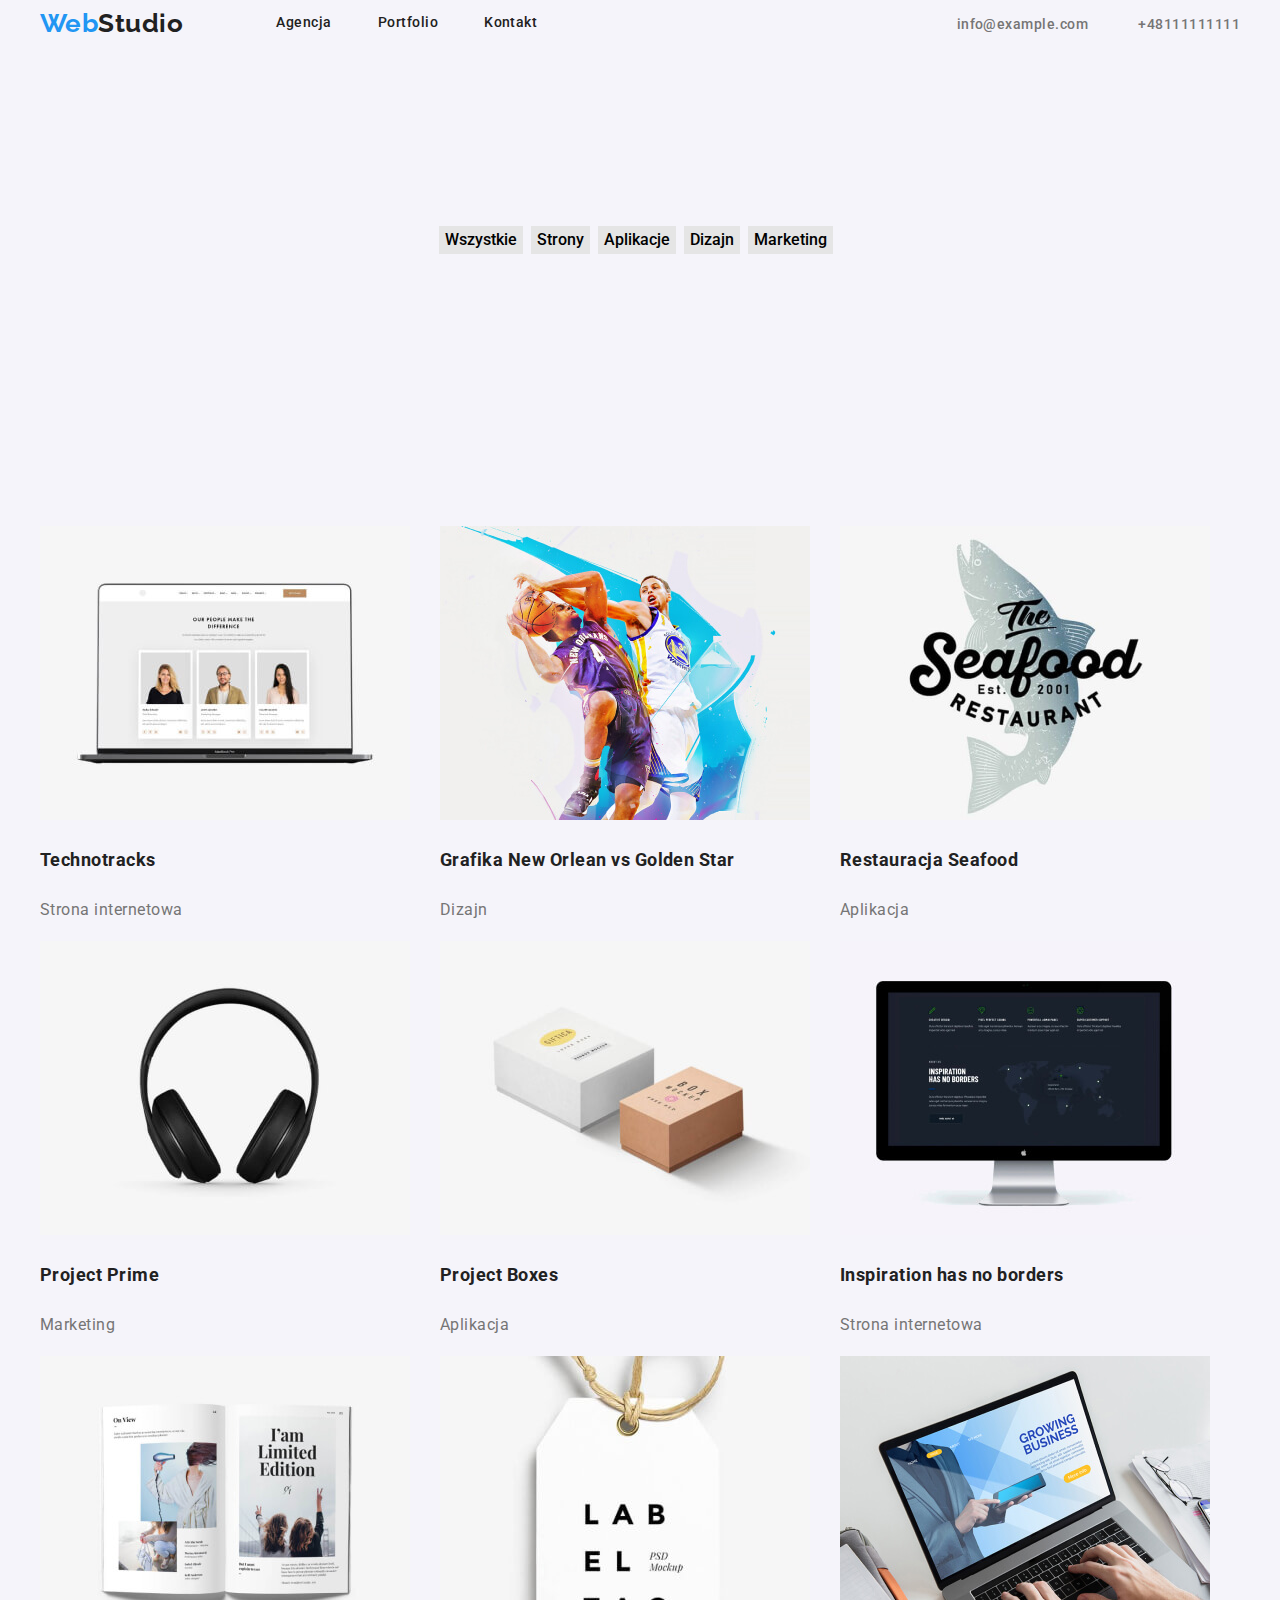
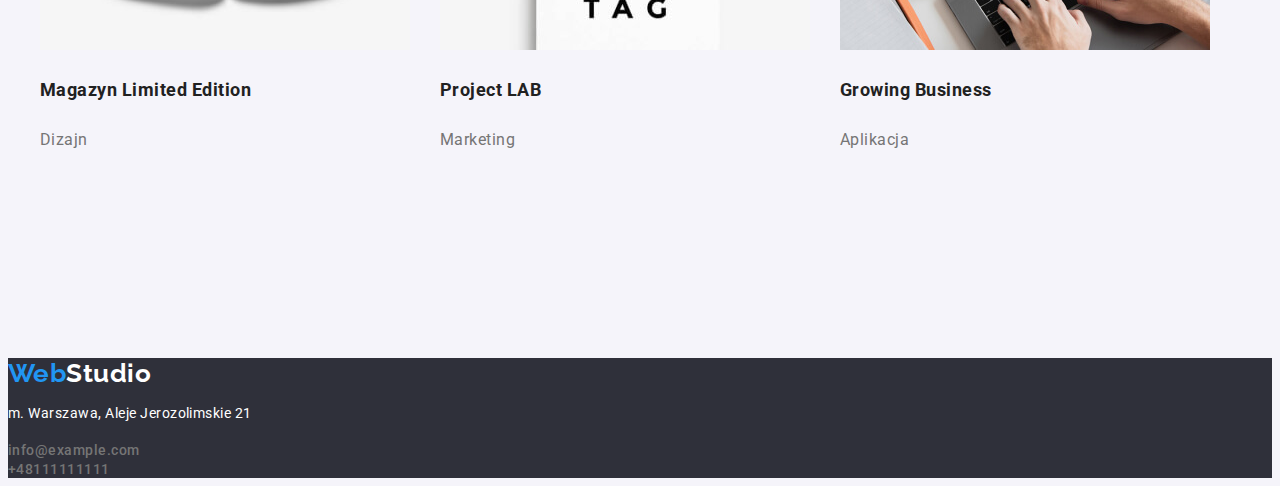
==== portfolio.html @ 93bced8e "finalver1" ====
<!DOCTYPE html>
<html lang="en">
  <head>
    <title>Portfolio</title>
    <link rel="stylesheet" href="./css/styles.css" />
    <link rel="preconnect" href="https://fonts.googleapis.com" />
    <link rel="preconnect" href="https://fonts.gstatic.com" crossorigin />
    <link
      href="https://fonts.googleapis.com/css2?family=Raleway:wght@700&display=swap"
      rel="stylesheet"
    />
    <link rel="preconnect" href="https://fonts.googleapis.com" />
    <link rel="preconnect" href="https://fonts.gstatic.com" crossorigin />
    <link
      href="https://fonts.googleapis.com/css2?family=Roboto:wght@400;500;700;900&display=swap"
      rel="stylesheet"
    />
    <link
      rel="stylesheet"
      href="node_modules/modern-normalize/modern-normalize.css"
    />
  </head>
  <body class="mainelement">
    <header>
      <div class="container headerstyle">
        <nav class="navigationlist">
          <div class="logo-box">
            <a class="logo" href="index.html" class="studioname"
              ><span class="blue">Web</span>Studio</a
            >
          </div>
          <ul class="list topline">
            <li class="headermargin"><a class="infolist hoverblue" href="#">Agencja</a></li>
            <li class="headermargin">
              <a class="infolist hoverblue" href="portfolio.html">Portfolio</a>
            </li>
            <li class="headermargin"><a class="infolist hoverblue" href="#">Kontakt</a></li>
          </ul>
        </nav>
        <!-- <div class="list-box"> -->
          <ul class="list">
            <li class="mailandtellist">
              <a
                class="infolist colorgrey hoverblue"
                href="mailto:info@example.com"
                >info@example.com</a
              >
            </li>
            <li class="mailandtellist">
              <a class="infolist colorgrey hoverblue" href="tel:+48111111111"
                >+48111111111</a
              >
            </li>
          </ul>
        <!-- </div>
      </div> -->
    </header>

    <main>
      <section class="section">
        <div class="container">
      <!-- <div class="allbuttons-portoflio"> -->
        <ul class="list buttons-portfolio" >
          <li class="buttons-margin">
            <button type="button" class="button-portfolio">Wszystkie</button>
          </li>
          <li class="buttons-margin">
            <button type="button" class="button-portfolio">Strony</button>
          </li>
          <li class="buttons-margin">
            <button type="button" class="button-portfolio">Aplikacje</button>
          </li>
          <li class="buttons-margin">
            <button type="button" class="button-portfolio">Dizajn</button>
          </li>
          <li class="buttons-margin">
            <button type="button" class="button-portfolio">Marketing</button>
          </li>
        </ul>
      </div>
      </div>
    </section>
    <section class="section">
      <div class="container">
      <!-- <div class="allimagesproject"> -->
        <ul class="list images-project" >
          <li class="images-margin">
            <img
              src="images/technocracks.jpg"
              alt="webpage"
              width="370"
              height="294"
            />
            <p class="imagesdescription">Technotracks</p>
            <p class="signdescription">Strona internetowa</p>
          </li>
          <li class="images-margin">
            <img
              src="images/neworleansvs.jpg"
              alt="basketballmatch"
              width="370"
              height="294"
            />
            <p class="imagesdescription">Grafika New Orlean vs Golden Star</p>
            <p class="signdescription">Dizajn</p>
          </li >
          <li class="thirdimages-margin">
            <img
              src="images/seafoodrest.jpg"
              alt="seafoodlogotype"
              width="370"
              height="294"
            />
            <p class="imagesdescription">Restauracja Seafood</p>
            <p class="signdescription">Aplikacja</p>
          </li>
          <li class="images-margin">
            <img
              src="images/projectprime.jpg"
              alt="headphonespicture"
              width="370"
              height="294"
            />
            <p class="imagesdescription">Project Prime</p>
            <p class="signdescription">Marketing</p>
          </li>
          <li class="images-margin">
            <img
              src="images/projectboxes.jpg"
              alt="twodiffboxes"
              width="370"
              height="294"
            />
            <p class="imagesdescription">Project Boxes</p>
            <p class="signdescription">Aplikacja</p>
          </li>

          <li class="thirdimages-margin">
            <img
              src="images/inspirationhas.jpg"
              alt="darthemeondesktop"
              width="370"
              height="294"
            />
            <p class="imagesdescription">Inspiration has no borders</p>
            <p class="signdescription">Strona internetowa</p>
          </li>
          <li class="images-margin">
            <img
              src="images/magazynlimited.jpg"
              alt="openmagazine"
              width="370"
              height="294"
            />
            <p class="imagesdescription">Magazyn Limited Edition</p>
            <p class="signdescription">Dizajn</p>
          </li>
          <li class="images-margin">
            <img
              src="images/projectlab.jpg"
              alt="labeltag"
              width="370"
              height="294"
            />
            <p class="imagesdescription">Project LAB</p>
            <p class="signdescription">Marketing</p>
          </li>
          <li class="thirdimages-margin">
            <img
              src="images/growingbusiness.jpg"
              alt="growingbusinesspageonlaptop"
              width="370"
              height="294"
            />
            <p class="imagesdescription">Growing Business</p>
            <p class="signdescription">Aplikacja</p>
          </li>
        </ul>
      </div>
    </div>
    </section>
    </main>

    <footer class="backround">
      <a class="logo-footer" href="index.html" class="studioname"
        ><span class="blue">Web</span>Studio</a
      >

      <address class="nonetextstyle">
        <p class="cityadress">m. Warszawa, Aleje Jerozolimskie 21</p>
        <ul>
          <li>
            <a
              class="infolist colorgrey hoverblue"
              href="mailto:info@example.com"
              >info@example.com</a
            >
          </li>
          <li>
            <a class="infolist colorgrey hoverblue" href="tel:+48111111111"
              >+48111111111</a
            >
          </li>
        </ul>
      </address>
    </footer>
  </body>
</html>
---- css/styles.css ----
:root {
  --main-color: #2196f3;
  --secondary-color: white;
  --third-color: #757575;
  --fourth-color: #ffffff;
  --fifth-color: #212121;
  --sixth-color: #f5f4fa;
  --seventh-color: #2f303a;
  --eighth-color: #e5e5e5;
  --nineth-color: #000000;
  --tenth-color: black;
}

ul {
  list-style-type: none;
  padding: 0;
  margin: 0;
}

.mainelement {
  font-family: "Roboto", sans-serif;
  color: var(--fifth-color);
  background-color: var(--sixth-color);
  letter-spacing: 0.03em;
}
.backround {
  background: var(--seventh-color);
}

.bigtext {
  font-size: 44px;
  color: var(--secondary-color);
  line-height: 1.36;
  letter-spacing: 0.06em;
  text-transform: uppercase;
  max-width: 696px;
}
.button-main {
  background-color: var(--main-color);
  font-size: 16px;
  font-weight: 700;
  color: var(--secondary-color);
  line-height: 1.88;
  letter-spacing: 0.06em;
  border: var(--seventh-color);
  cursor: pointer;
  font-family: inherit;
}
.button-portfolio {
  font-family: "Roboto", sans-serif;
  font-weight: 500;
  font-size: 16px;
  line-height: 1.6;
  background-color: var(--eighth-color);
  border: none;
  cursor: pointer;
  font-family: inherit;
}

.lorem {
  font-weight: 700;
  font-size: 14px;
  line-height: 1.14;
}
.headtwo {
  font-size: 36px;
  font-weight: 700;
  line-height: 1.17;
  text-align: center;
}
.descriptionlorem {
  font-size: 14px;
  line-height: 1.71;
  color: var(--third-color);
}

.membersname {
  font-weight: 500;
  font-size: 16px;
  line-height: 1.18;
}

.workofmembers {
  font-size: 16px;
  line-height: 1.18;
  color: var(--third-color);
}

.button-portfolio:hover {
  background-color: var(--main-color);
  color: var(--secondary-color);
}

.infolist {
  text-decoration: none;
  color: var(--fifth-color);
  font-weight: 500;
  font-size: 14px;
  line-height: 1.14;
  /* margin: 46px; */
}

.colorgrey {
  color: var(--third-color);
}

.navigationlist {
  text-decoration: none;
  font-size: 14px;
  line-height: 1.17;
  display: flex;
  align-items: center;
}

.navigationlist > .infolist {
  color: var(--tenth-color);
}
.logo,
.logo-footer {
  font-size: 26px;
  font-family: "Raleway", sans-serif;
  text-decoration: none;
  font-weight: 700;
}
.logo {
  color: var(--fifth-color);
}
.logo-footer {
  color: var(--secondary-color);
}

.logo > .blue,
.logo-footer > .blue {
  color: var(--main-color);
}

.list {
  display: flex;
}
.contact {
  text-decoration: none;
  color: var(--third-color);
  font-size: 14px;
  font-weight: 500;
  line-height: 1.17;
}
.contact:hover {
  color: var(--main-color);
}

.imagesdescription {
  color: var(--fifth-color);
  font-weight: 700;
  font-size: 18px;
  line-height: 2;
}
.signdescription {
  color: var(--third-color);

  font-size: 16px;
  line-height: 1.8;
}

.studioname {
  color: var(--main-color);
  font-family: "Raleway";
  font-weight: 700;
  font-size: 26px;
  line-height: 1.19;
}
.highlight {
  color: var(--nineth-color);
}
.highlightwhite {
  color: var(--fourth-color);
}

.topline {
  font-weight: 500;
  font-size: 14px;
  line-height: 1.14;
}

.portoflio {
  color: var(--main-color);
  font-weight: 500;
  font-size: 14px;
  line-height: 1.71;
  letter-spacing: 0.02em;
}

.hoverblue:hover,
.hoverblue:focus,
.hoverblue:active {
  color: var(--main-color);
}

.buttons {
  font-weight: 500;
  font-size: 16px;
  line-height: 1.62;
}

.cityadress {
  color: var(--fourth-color);

  font-size: 14px;
  line-height: 1.71;
}

.nonetextstyle {
  font-style: inherit;
}
.container {
  padding: 0 15px;
  width: 100%;
  max-width: 1200px;
  margin: 0 auto;
}
.headerstyle {
  display: flex;
  justify-content: space-between;
  align-items: center;
}
.logo-box {
  margin-right: 93px;
}

.headermargin {
  margin-right: 46px;
}

.mailandtellist {
  margin-left: 50px;
}

.lorem-margin {
  margin-right: 30px;
}

.lorem-margin::last-child {
  margin-right: 0;
}
.align-member {
  text-align: center;
}

/* .containter {
  box-sizing: border-box;
  padding: 0 15px;
  width: 100%;
  max-width: 1200px;
  margin: 0 auto;
  display: flex;
} */
/* .logo-box {
  display: flex;
} */

.hero {
  padding-top: 200px;
  padding-bottom: 200px;
}

.hero-inner {
  display: flex;
  flex-direction: column;
  align-items: center;
  text-align: center;
}

.picture-margin {
  margin-right: 30px;
}

.picture-margin::last-child {
  margin-right: 0;
}
.buttons-portfolio {
  justify-content: center;
  padding-top: 94px;
  padding-bottom: 50px;
}
.buttons-margin {
  margin-right: 8px;
}
.buttons-margin: :last-child {
  margin-right: 0;
}
.images-project {
  flex-wrap: wrap;
  padding-top: 34px;
  padding-bottom: 94px;
}

.images-margin {
  margin-right: 30px;
}
.thirdimages-margin {
  margin-right: 0;
}

.section {
  padding-top: 94px;
  padding-bottom: 94px;
}

/* Dzięki temu mam w poziomie nazwy */
/* .list li {
  display: inline;
} */
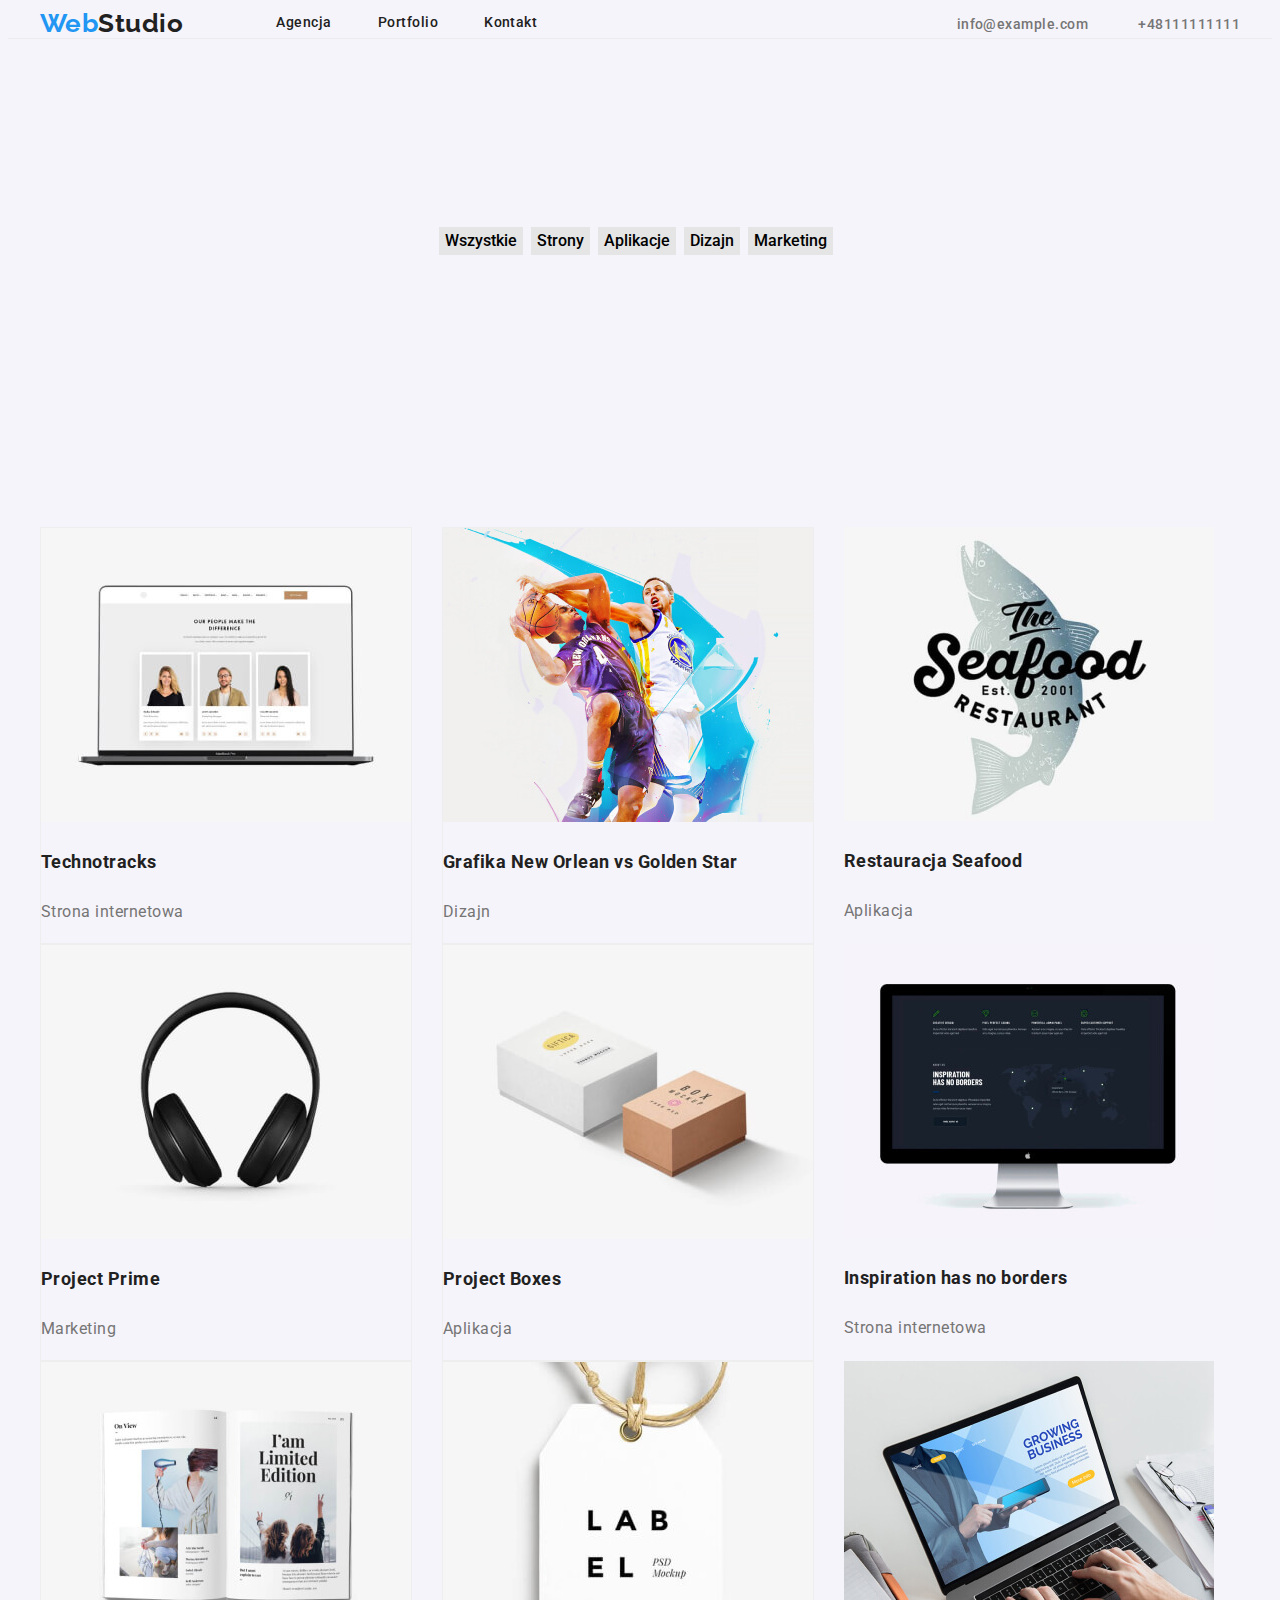
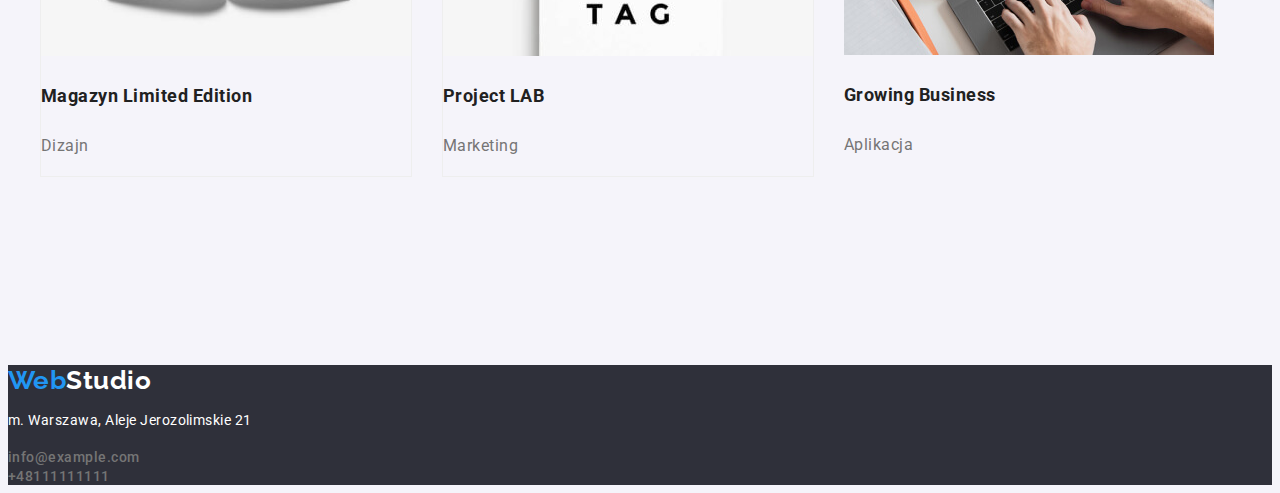
==== commit a2b1f217: "finalver" ====
--- a/portfolio.html
+++ b/portfolio.html
@@ -21,7 +21,7 @@
     />
   </head>
   <body class="mainelement">
-    <header>
+    <header class="header-border">
       <div class="container headerstyle">
         <nav class="navigationlist">
           <div class="logo-box">
--- a/css/styles.css
+++ b/css/styles.css
@@ -9,6 +9,8 @@
   --eighth-color: #e5e5e5;
   --nineth-color: #000000;
   --tenth-color: black;
+  --border-color: #eeeeee;
+  --headerborder-color: #ececec;
 }
 
 ul {
@@ -295,6 +297,7 @@
 
 .images-margin {
   margin-right: 30px;
+  border: 1px solid var(--border-color);
 }
 .thirdimages-margin {
   margin-right: 0;
@@ -303,6 +306,10 @@
 .section {
   padding-top: 94px;
   padding-bottom: 94px;
+}
+
+.header-border {
+  border-bottom: 1px solid var(--headerborder-color);
 }
 
 /* Dzięki temu mam w poziomie nazwy */
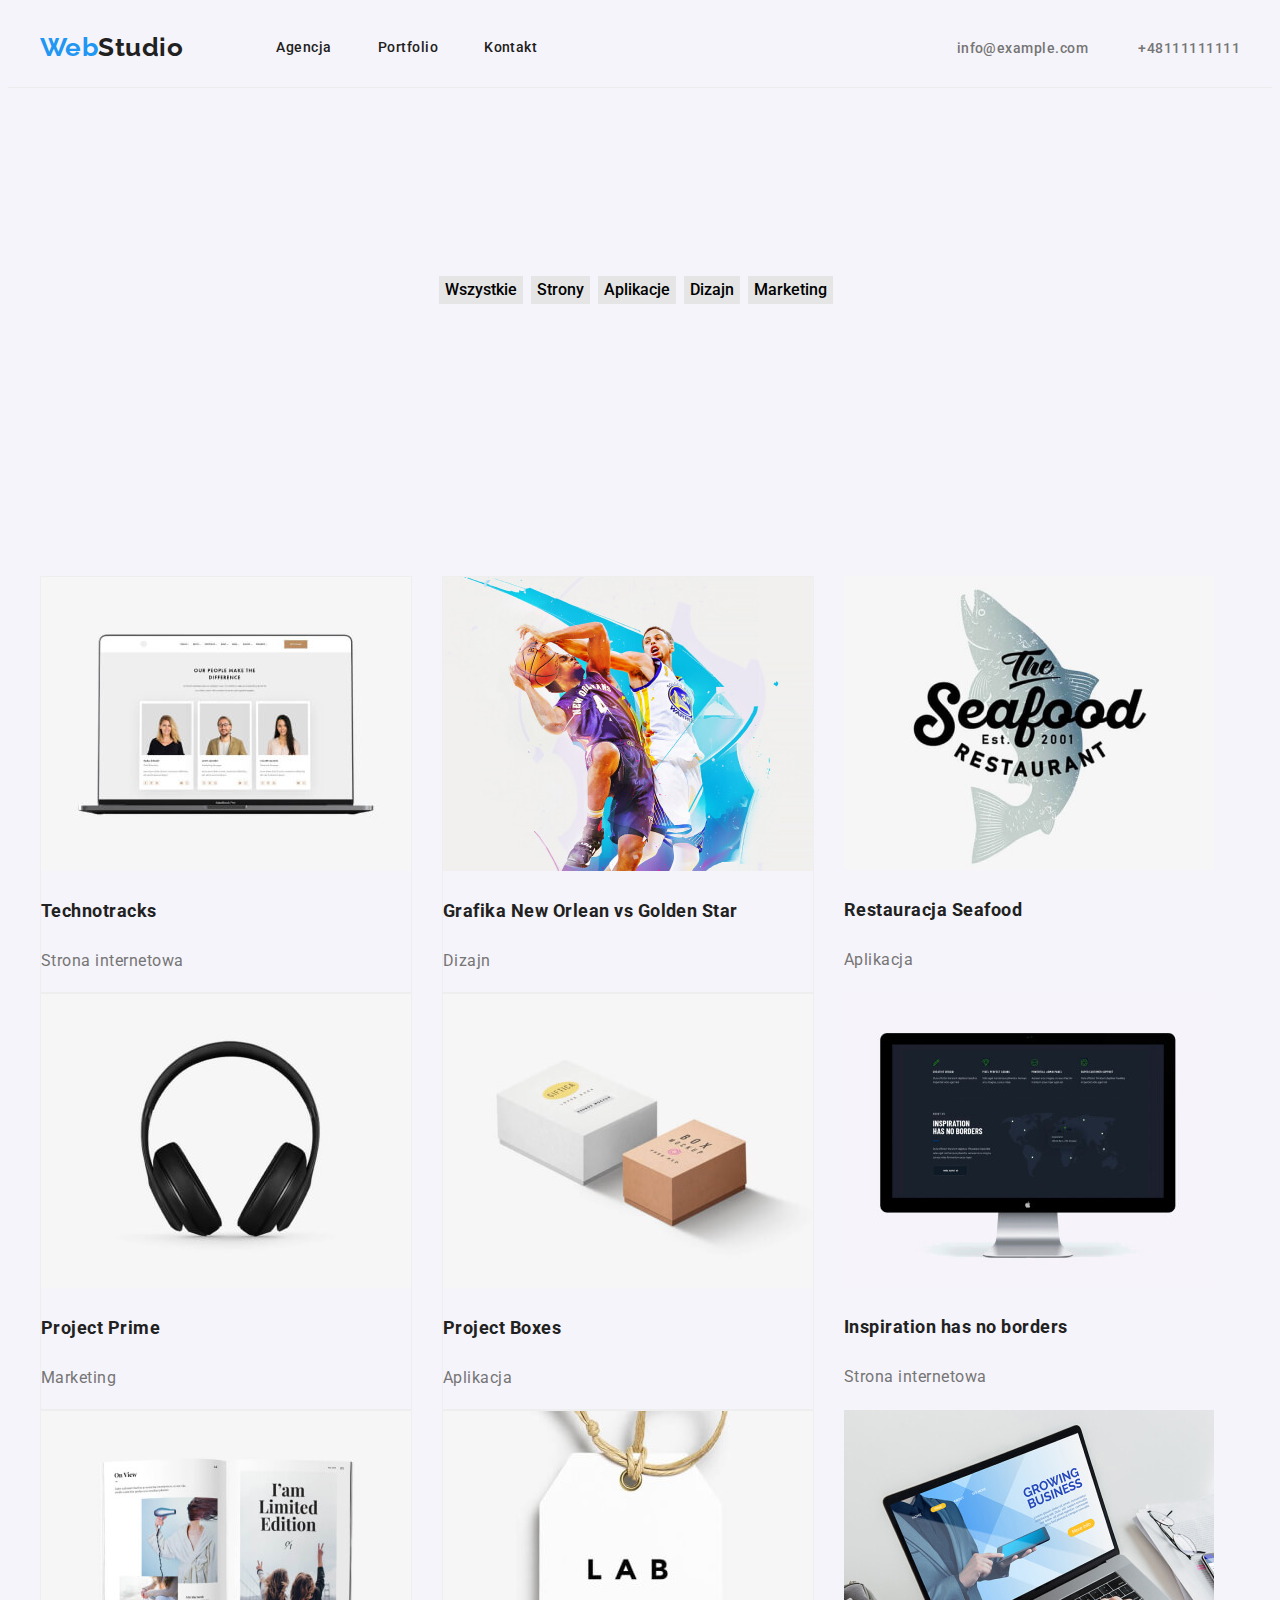
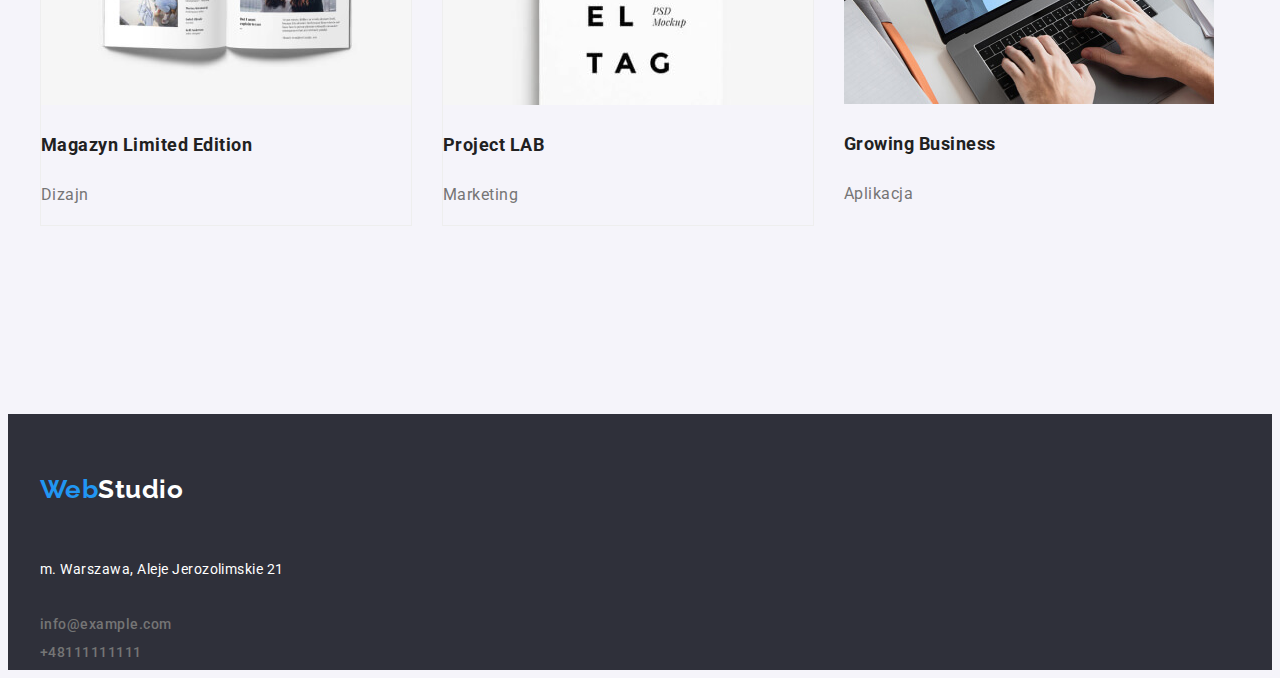
==== commit 2ed4150a: "rework" ====
--- a/portfolio.html
+++ b/portfolio.html
@@ -52,8 +52,6 @@
               >
             </li>
           </ul>
-        <!-- </div>
-      </div> -->
     </header>
 
     <main>
@@ -182,27 +180,33 @@
     </main>
 
     <footer class="backround">
-      <a class="logo-footer" href="index.html" class="studioname"
-        ><span class="blue">Web</span>Studio</a
-      >
-
-      <address class="nonetextstyle">
-        <p class="cityadress">m. Warszawa, Aleje Jerozolimskie 21</p>
-        <ul>
-          <li>
-            <a
-              class="infolist colorgrey hoverblue"
-              href="mailto:info@example.com"
-              >info@example.com</a
-            >
-          </li>
-          <li>
-            <a class="infolist colorgrey hoverblue" href="tel:+48111111111"
-              >+48111111111</a
-            >
-          </li>
-        </ul>
-      </address>
-    </footer>
+      <div class="container">
+        <div class="padding-logo-footer">
+    <a class="logo-footer" href="index.html" class="studioname"
+      ><span class="blue">Web</span>Studio</a
+    >
+  </div>
+
+    <address class="nonetextstyle">
+      <div class="padding-adress-footer">
+      <p class="cityadress">m. Warszawa, Aleje Jerozolimskie 21</p>
+    </div>
+      <ul >
+        <li class="padding-mail-footer">
+          <a
+            class="infolist colorgrey hoverblue"
+            href="mailto:info@example.com"
+            >info@example.com</a
+          >
+        </li>
+        <li class="padding-tel-footer">
+          <a class="infolist colorgrey hoverblue" href="tel:+48111111111"
+            >+48111111111</a
+          >
+        </li>
+      </ul>
+    </address>
+  </div>
+  </footer>
   </body>
 </html>
--- a/css/styles.css
+++ b/css/styles.css
@@ -124,6 +124,22 @@
   text-decoration: none;
   font-weight: 700;
 }
+.padding-logo-footer {
+  padding-top: 60px;
+  padding-bottom: 20px;
+}
+.padding-adress-footer{
+  padding-top: 20px;
+  padding-bottom: 9px;
+}
+.padding-mail-footer{
+  padding-top: 9px;
+  padding-bottom: 9px;
+}
+.padding-tel-footer{
+  padding-bottom: 9px;
+}
+
 .logo {
   color: var(--fifth-color);
 }
@@ -226,6 +242,8 @@
 }
 .logo-box {
   margin-right: 93px;
+  padding-top: 24px;
+  padding-bottom: 25px;
 }
 
 .headermargin {
@@ -286,7 +304,7 @@
 .buttons-margin {
   margin-right: 8px;
 }
-.buttons-margin: :last-child {
+.buttons-margin::last-child {
   margin-right: 0;
 }
 .images-project {
@@ -299,6 +317,7 @@
   margin-right: 30px;
   border: 1px solid var(--border-color);
 }
+
 .thirdimages-margin {
   margin-right: 0;
 }
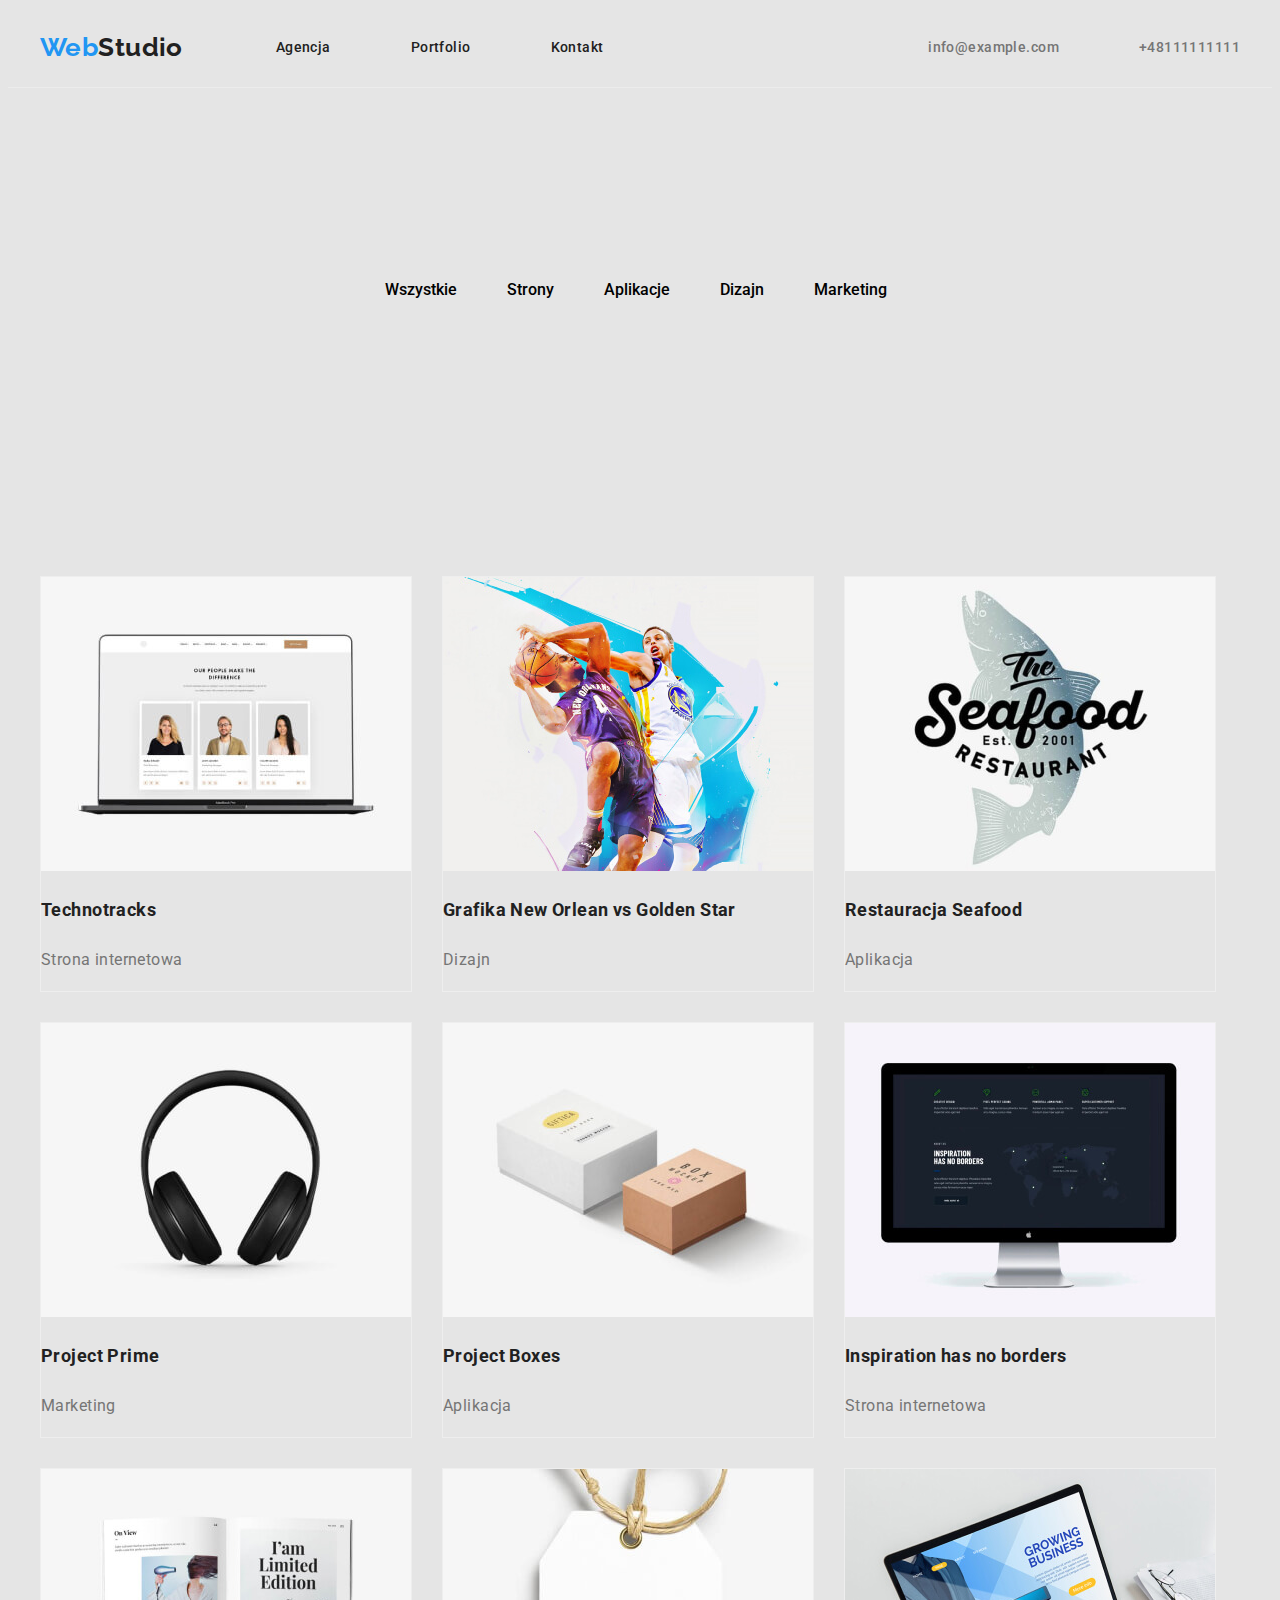
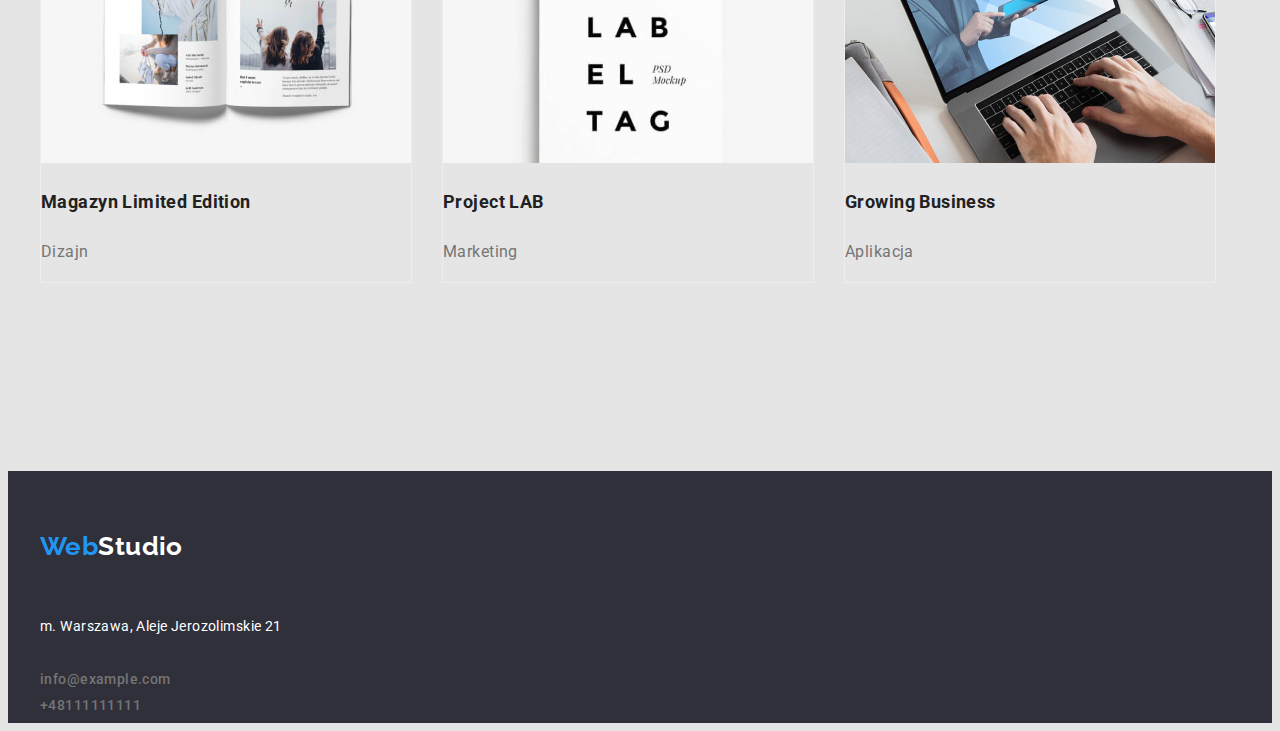
==== commit 0e2eed0f: "replaceanddelpicture-margin" ====
--- a/portfolio.html
+++ b/portfolio.html
@@ -15,6 +15,7 @@
       href="https://fonts.googleapis.com/css2?family=Roboto:wght@400;500;700;900&display=swap"
       rel="stylesheet"
     />
+    
     <link
       rel="stylesheet"
       href="node_modules/modern-normalize/modern-normalize.css"
@@ -82,7 +83,7 @@
       <div class="container">
       <!-- <div class="allimagesproject"> -->
         <ul class="list images-project" >
-          <li class="images-margin">
+          <li class="project">
             <img
               src="images/technocracks.jpg"
               alt="webpage"
@@ -92,7 +93,7 @@
             <p class="imagesdescription">Technotracks</p>
             <p class="signdescription">Strona internetowa</p>
           </li>
-          <li class="images-margin">
+          <li class="project">
             <img
               src="images/neworleansvs.jpg"
               alt="basketballmatch"
@@ -102,7 +103,7 @@
             <p class="imagesdescription">Grafika New Orlean vs Golden Star</p>
             <p class="signdescription">Dizajn</p>
           </li >
-          <li class="thirdimages-margin">
+          <li class="project">
             <img
               src="images/seafoodrest.jpg"
               alt="seafoodlogotype"
@@ -112,7 +113,7 @@
             <p class="imagesdescription">Restauracja Seafood</p>
             <p class="signdescription">Aplikacja</p>
           </li>
-          <li class="images-margin">
+          <li class="project">
             <img
               src="images/projectprime.jpg"
               alt="headphonespicture"
@@ -122,7 +123,7 @@
             <p class="imagesdescription">Project Prime</p>
             <p class="signdescription">Marketing</p>
           </li>
-          <li class="images-margin">
+          <li class="project">
             <img
               src="images/projectboxes.jpg"
               alt="twodiffboxes"
@@ -133,7 +134,7 @@
             <p class="signdescription">Aplikacja</p>
           </li>
 
-          <li class="thirdimages-margin">
+          <li class="project">
             <img
               src="images/inspirationhas.jpg"
               alt="darthemeondesktop"
@@ -143,7 +144,7 @@
             <p class="imagesdescription">Inspiration has no borders</p>
             <p class="signdescription">Strona internetowa</p>
           </li>
-          <li class="images-margin">
+          <li class="project">
             <img
               src="images/magazynlimited.jpg"
               alt="openmagazine"
@@ -153,7 +154,7 @@
             <p class="imagesdescription">Magazyn Limited Edition</p>
             <p class="signdescription">Dizajn</p>
           </li>
-          <li class="images-margin">
+          <li class="project">
             <img
               src="images/projectlab.jpg"
               alt="labeltag"
@@ -163,7 +164,7 @@
             <p class="imagesdescription">Project LAB</p>
             <p class="signdescription">Marketing</p>
           </li>
-          <li class="thirdimages-margin">
+          <li class="project">
             <img
               src="images/growingbusiness.jpg"
               alt="growingbusinesspageonlaptop"
--- a/css/styles.css
+++ b/css/styles.css
@@ -19,23 +19,27 @@
   margin: 0;
 }
 
-.mainelement {
+body {
   font-family: "Roboto", sans-serif;
   color: var(--fifth-color);
-  background-color: var(--sixth-color);
+  background-color: var(--eighth-color);
   letter-spacing: 0.03em;
+  font-size: 14px;
 }
 .backround {
   background: var(--seventh-color);
 }
 
 .bigtext {
+  font-weight: 900;
   font-size: 44px;
   color: var(--secondary-color);
   line-height: 1.36;
   letter-spacing: 0.06em;
   text-transform: uppercase;
   max-width: 696px;
+  margin: 0 auto;
+  margin-bottom: 30px;
 }
 .button-main {
   background-color: var(--main-color);
@@ -44,7 +48,9 @@
   color: var(--secondary-color);
   line-height: 1.88;
   letter-spacing: 0.06em;
-  border: var(--seventh-color);
+  border: none;
+  border-radius: 4px;
+  padding: 10px 32px;
   cursor: pointer;
   font-family: inherit;
 }
@@ -63,12 +69,15 @@
   font-weight: 700;
   font-size: 14px;
   line-height: 1.14;
+  margin-bottom: 10px;
 }
 .headtwo {
   font-size: 36px;
   font-weight: 700;
   line-height: 1.17;
   text-align: center;
+  margin: 0;
+  margin-bottom: 50px;
 }
 .descriptionlorem {
   font-size: 14px;
@@ -128,15 +137,15 @@
   padding-top: 60px;
   padding-bottom: 20px;
 }
-.padding-adress-footer{
+.padding-adress-footer {
   padding-top: 20px;
   padding-bottom: 9px;
 }
-.padding-mail-footer{
+.padding-mail-footer {
   padding-top: 9px;
   padding-bottom: 9px;
 }
-.padding-tel-footer{
+.padding-tel-footer {
   padding-bottom: 9px;
 }
 
@@ -154,6 +163,8 @@
 
 .list {
   display: flex;
+  margin-left: auto;
+  gap: 30px;
 }
 .contact {
   text-decoration: none;
@@ -231,13 +242,13 @@
 }
 .container {
   padding: 0 15px;
-  width: 100%;
-  max-width: 1200px;
+  /* width: 100%; */
+  width: 1200px;
   margin: 0 auto;
 }
 .headerstyle {
   display: flex;
-  justify-content: space-between;
+  /* justify-content: space-between; */
   align-items: center;
 }
 .logo-box {
@@ -247,9 +258,13 @@
 }
 
 .headermargin {
-  margin-right: 46px;
-}
-
+  margin-right: 50px;
+}
+
+.team-list {
+  display: flex;
+  gap: 30px;
+}
 .mailandtellist {
   margin-left: 50px;
 }
@@ -280,6 +295,15 @@
 .hero {
   padding-top: 200px;
   padding-bottom: 200px;
+  background-color: var(--seventh-color);
+}
+.member {
+  background-color: var(--fourth-color);
+  box-shadow: 0px 1px 3px rgba(0, 0, 0, 0.12), 0px 1px 1px rgba(0, 0, 0, 0.14),
+    0px 2px 1px rgba(0, 0, 0, 0.2);
+  border-radius: 0px 0px 4px 4px;
+
+  padding-bottom: 30px;
 }
 
 .hero-inner {
@@ -289,11 +313,17 @@
   text-align: center;
 }
 
-.picture-margin {
+/* .picture-margin {
   margin-right: 30px;
-}
-
-.picture-margin::last-child {
+} */
+
+/* .picture-margin::last-child {
+  margin-right: 0;
+} */
+.picture-headtwo-margin {
+  margin-right: 30px;
+}
+.picture-headtwo-margin:last-child {
   margin-right: 0;
 }
 .buttons-portfolio {
@@ -312,14 +342,8 @@
   padding-top: 34px;
   padding-bottom: 94px;
 }
-
-.images-margin {
-  margin-right: 30px;
+.project {
   border: 1px solid var(--border-color);
-}
-
-.thirdimages-margin {
-  margin-right: 0;
 }
 
 .section {
@@ -335,3 +359,7 @@
 /* .list li {
   display: inline;
 } */
+
+.team {
+  background: var(--sixth-color);
+}
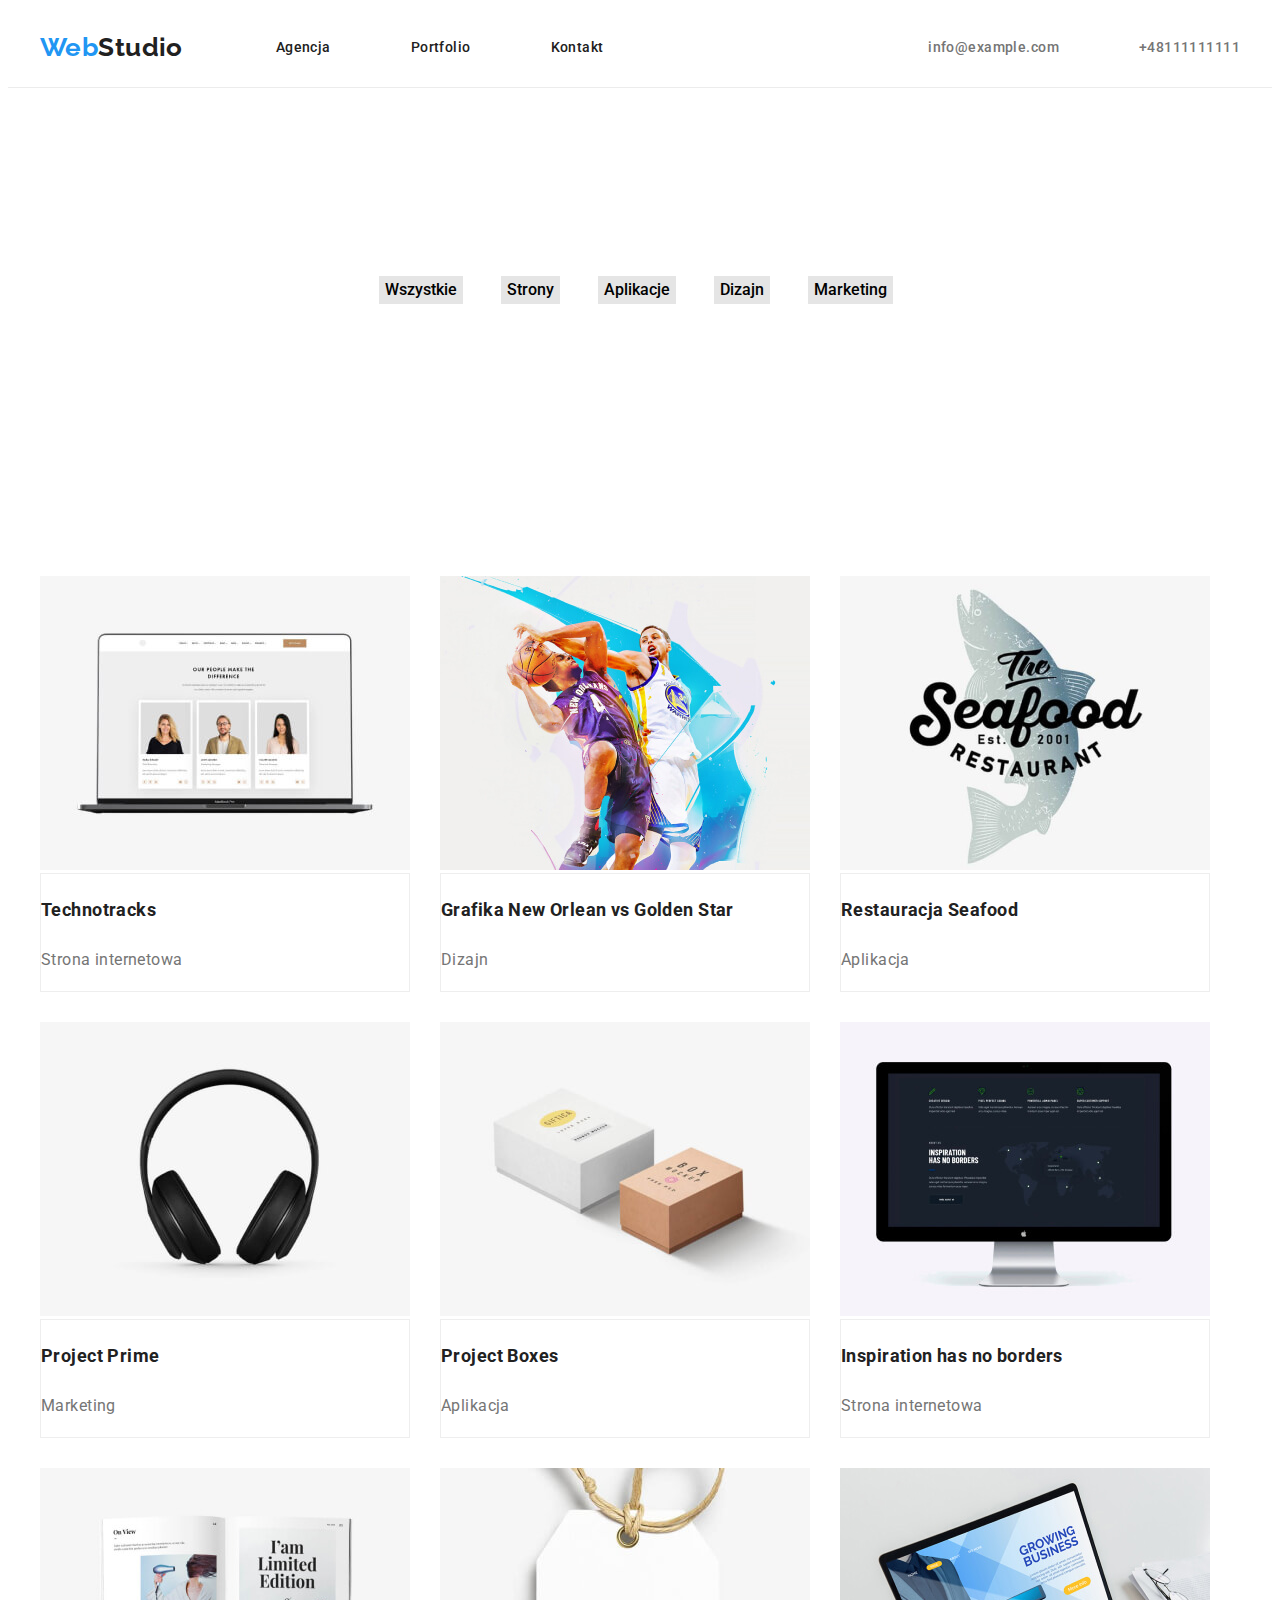
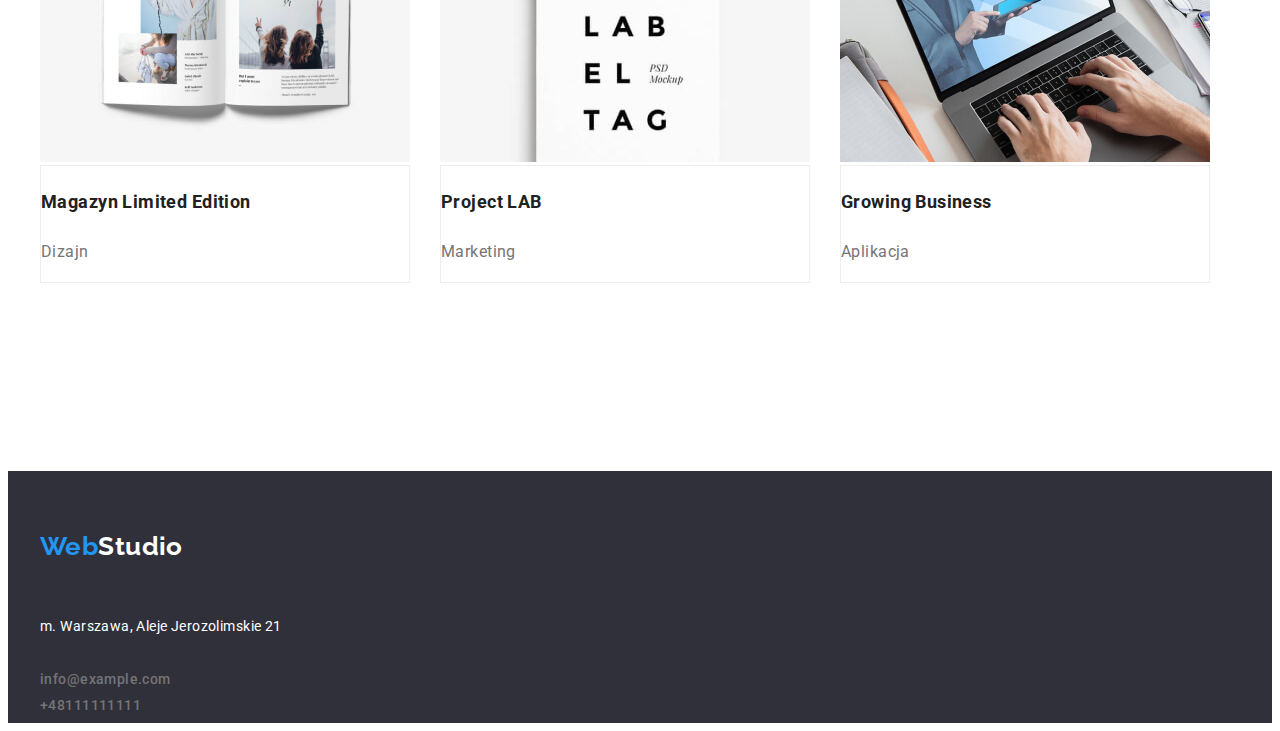
==== commit 6006b9d3: "new ver" ====
--- a/portfolio.html
+++ b/portfolio.html
@@ -15,10 +15,13 @@
       href="https://fonts.googleapis.com/css2?family=Roboto:wght@400;500;700;900&display=swap"
       rel="stylesheet"
     />
-    
+
     <link
       rel="stylesheet"
-      href="node_modules/modern-normalize/modern-normalize.css"
+      href="https://cdnjs.cloudflare.com/ajax/libs/modern-normalize/1.1.0/modern-normalize.min.css"
+      integrity="sha512-wpPYUAdjBVSE4KJnH1VR1HeZfpl1ub8YT/NKx4PuQ5NmX2tKuGu6U/JRp5y+Y8XG2tV+wKQpNHVUX03MfMFn9Q=="
+      crossorigin="anonymous"
+      referrerpolicy="no-referrer"
     />
   </head>
   <body class="mainelement">
@@ -31,183 +34,203 @@
             >
           </div>
           <ul class="list topline">
-            <li class="headermargin"><a class="infolist hoverblue" href="#">Agencja</a></li>
+            <li class="headermargin">
+              <a class="infolist hoverblue" href="#">Agencja</a>
+            </li>
             <li class="headermargin">
               <a class="infolist hoverblue" href="portfolio.html">Portfolio</a>
             </li>
-            <li class="headermargin"><a class="infolist hoverblue" href="#">Kontakt</a></li>
+            <li class="headermargin">
+              <a class="infolist hoverblue" href="#">Kontakt</a>
+            </li>
           </ul>
         </nav>
-        <!-- <div class="list-box"> -->
-          <ul class="list">
-            <li class="mailandtellist">
+        <ul class="list">
+          <li class="mailandtellist">
+            <a
+              class="infolist colorgrey hoverblue"
+              href="mailto:info@example.com"
+              >info@example.com</a
+            >
+          </li>
+          <li class="mailandtellist">
+            <a class="infolist colorgrey hoverblue" href="tel:+48111111111"
+              >+48111111111</a
+            >
+          </li>
+        </ul>
+      </div>
+    </header>
+
+    <main>
+      <section class="section">
+        <div class="container">
+          <ul class="list buttons-portfolio">
+            <li class="buttons-margin">
+              <button type="button" class="button-portfolio">Wszystkie</button>
+            </li>
+            <li class="buttons-margin">
+              <button type="button" class="button-portfolio">Strony</button>
+            </li>
+            <li class="buttons-margin">
+              <button type="button" class="button-portfolio">Aplikacje</button>
+            </li>
+            <li class="buttons-margin">
+              <button type="button" class="button-portfolio">Dizajn</button>
+            </li>
+            <li class="buttons-margin">
+              <button type="button" class="button-portfolio">Marketing</button>
+            </li>
+          </ul>
+        </div>
+      </section>
+      <section class="section">
+        <div class="container">
+          <ul class="list images-project">
+            <li class="project">
+              <img
+                src="images/technocracks.jpg"
+                alt="webpage"
+                width="370"
+                height="294"
+              />
+              <div class="project-border">
+                <p class="imagesdescription">Technotracks</p>
+                <p class="signdescription">Strona internetowa</p>
+              </div>
+            </li>
+            <li class="project">
+              <img
+                src="images/neworleansvs.jpg"
+                alt="basketballmatch"
+                width="370"
+                height="294"
+              />
+              <div class="project-border">
+                <p class="imagesdescription">
+                  Grafika New Orlean vs Golden Star
+                </p>
+                <p class="signdescription">Dizajn</p>
+              </div>
+            </li>
+            <li class="project">
+              <img
+                src="images/seafoodrest.jpg"
+                alt="seafoodlogotype"
+                width="370"
+                height="294"
+              />
+              <div class="project-border">
+                <p class="imagesdescription">Restauracja Seafood</p>
+                <p class="signdescription">Aplikacja</p>
+              </div>
+            </li>
+            <li class="project">
+              <img
+                src="images/projectprime.jpg"
+                alt="headphonespicture"
+                width="370"
+                height="294"
+              />
+              <div class="project-border">
+                <p class="imagesdescription">Project Prime</p>
+                <p class="signdescription">Marketing</p>
+              </div>
+            </li>
+            <li class="project">
+              <img
+                src="images/projectboxes.jpg"
+                alt="twodiffboxes"
+                width="370"
+                height="294"
+              />
+              <div class="project-border">
+                <p class="imagesdescription">Project Boxes</p>
+                <p class="signdescription">Aplikacja</p>
+              </div>
+            </li>
+
+            <li class="project">
+              <img
+                src="images/inspirationhas.jpg"
+                alt="darthemeondesktop"
+                width="370"
+                height="294"
+              />
+              <div class="project-border">
+                <p class="imagesdescription">Inspiration has no borders</p>
+                <p class="signdescription">Strona internetowa</p>
+              </div>
+            </li>
+            <li class="project">
+              <img
+                src="images/magazynlimited.jpg"
+                alt="openmagazine"
+                width="370"
+                height="294"
+              />
+              <div class="project-border">
+                <p class="imagesdescription">Magazyn Limited Edition</p>
+                <p class="signdescription">Dizajn</p>
+              </div>
+            </li>
+            <li class="project">
+              <img
+                src="images/projectlab.jpg"
+                alt="labeltag"
+                width="370"
+                height="294"
+              />
+              <div class="project-border">
+                <p class="imagesdescription">Project LAB</p>
+                <p class="signdescription">Marketing</p>
+              </div>
+            </li>
+            <li class="project">
+              <img
+                src="images/growingbusiness.jpg"
+                alt="growingbusinesspageonlaptop"
+                width="370"
+                height="294"
+              />
+              <div class="project-border">
+                <p class="imagesdescription">Growing Business</p>
+                <p class="signdescription">Aplikacja</p>
+              </div>
+            </li>
+          </ul>
+        </div>
+      </section>
+    </main>
+
+    <footer class="backround">
+      <div class="container">
+        <div class="padding-logo-footer">
+          <a class="logo-footer" href="index.html" class="studioname"
+            ><span class="blue">Web</span>Studio</a
+          >
+        </div>
+
+        <address class="nonetextstyle">
+          <div class="padding-adress-footer">
+            <p class="cityadress">m. Warszawa, Aleje Jerozolimskie 21</p>
+          </div>
+          <ul>
+            <li class="padding-mail-footer">
               <a
                 class="infolist colorgrey hoverblue"
                 href="mailto:info@example.com"
                 >info@example.com</a
               >
             </li>
-            <li class="mailandtellist">
+            <li class="padding-tel-footer">
               <a class="infolist colorgrey hoverblue" href="tel:+48111111111"
                 >+48111111111</a
               >
             </li>
           </ul>
-    </header>
-
-    <main>
-      <section class="section">
-        <div class="container">
-      <!-- <div class="allbuttons-portoflio"> -->
-        <ul class="list buttons-portfolio" >
-          <li class="buttons-margin">
-            <button type="button" class="button-portfolio">Wszystkie</button>
-          </li>
-          <li class="buttons-margin">
-            <button type="button" class="button-portfolio">Strony</button>
-          </li>
-          <li class="buttons-margin">
-            <button type="button" class="button-portfolio">Aplikacje</button>
-          </li>
-          <li class="buttons-margin">
-            <button type="button" class="button-portfolio">Dizajn</button>
-          </li>
-          <li class="buttons-margin">
-            <button type="button" class="button-portfolio">Marketing</button>
-          </li>
-        </ul>
+        </address>
       </div>
-      </div>
-    </section>
-    <section class="section">
-      <div class="container">
-      <!-- <div class="allimagesproject"> -->
-        <ul class="list images-project" >
-          <li class="project">
-            <img
-              src="images/technocracks.jpg"
-              alt="webpage"
-              width="370"
-              height="294"
-            />
-            <p class="imagesdescription">Technotracks</p>
-            <p class="signdescription">Strona internetowa</p>
-          </li>
-          <li class="project">
-            <img
-              src="images/neworleansvs.jpg"
-              alt="basketballmatch"
-              width="370"
-              height="294"
-            />
-            <p class="imagesdescription">Grafika New Orlean vs Golden Star</p>
-            <p class="signdescription">Dizajn</p>
-          </li >
-          <li class="project">
-            <img
-              src="images/seafoodrest.jpg"
-              alt="seafoodlogotype"
-              width="370"
-              height="294"
-            />
-            <p class="imagesdescription">Restauracja Seafood</p>
-            <p class="signdescription">Aplikacja</p>
-          </li>
-          <li class="project">
-            <img
-              src="images/projectprime.jpg"
-              alt="headphonespicture"
-              width="370"
-              height="294"
-            />
-            <p class="imagesdescription">Project Prime</p>
-            <p class="signdescription">Marketing</p>
-          </li>
-          <li class="project">
-            <img
-              src="images/projectboxes.jpg"
-              alt="twodiffboxes"
-              width="370"
-              height="294"
-            />
-            <p class="imagesdescription">Project Boxes</p>
-            <p class="signdescription">Aplikacja</p>
-          </li>
-
-          <li class="project">
-            <img
-              src="images/inspirationhas.jpg"
-              alt="darthemeondesktop"
-              width="370"
-              height="294"
-            />
-            <p class="imagesdescription">Inspiration has no borders</p>
-            <p class="signdescription">Strona internetowa</p>
-          </li>
-          <li class="project">
-            <img
-              src="images/magazynlimited.jpg"
-              alt="openmagazine"
-              width="370"
-              height="294"
-            />
-            <p class="imagesdescription">Magazyn Limited Edition</p>
-            <p class="signdescription">Dizajn</p>
-          </li>
-          <li class="project">
-            <img
-              src="images/projectlab.jpg"
-              alt="labeltag"
-              width="370"
-              height="294"
-            />
-            <p class="imagesdescription">Project LAB</p>
-            <p class="signdescription">Marketing</p>
-          </li>
-          <li class="project">
-            <img
-              src="images/growingbusiness.jpg"
-              alt="growingbusinesspageonlaptop"
-              width="370"
-              height="294"
-            />
-            <p class="imagesdescription">Growing Business</p>
-            <p class="signdescription">Aplikacja</p>
-          </li>
-        </ul>
-      </div>
-    </div>
-    </section>
-    </main>
-
-    <footer class="backround">
-      <div class="container">
-        <div class="padding-logo-footer">
-    <a class="logo-footer" href="index.html" class="studioname"
-      ><span class="blue">Web</span>Studio</a
-    >
-  </div>
-
-    <address class="nonetextstyle">
-      <div class="padding-adress-footer">
-      <p class="cityadress">m. Warszawa, Aleje Jerozolimskie 21</p>
-    </div>
-      <ul >
-        <li class="padding-mail-footer">
-          <a
-            class="infolist colorgrey hoverblue"
-            href="mailto:info@example.com"
-            >info@example.com</a
-          >
-        </li>
-        <li class="padding-tel-footer">
-          <a class="infolist colorgrey hoverblue" href="tel:+48111111111"
-            >+48111111111</a
-          >
-        </li>
-      </ul>
-    </address>
-  </div>
-  </footer>
+    </footer>
   </body>
 </html>
--- a/css/styles.css
+++ b/css/styles.css
@@ -22,7 +22,7 @@
 body {
   font-family: "Roboto", sans-serif;
   color: var(--fifth-color);
-  background-color: var(--eighth-color);
+  /* background-color: var(--eighth-color); */
   letter-spacing: 0.03em;
   font-size: 14px;
 }
@@ -342,7 +342,7 @@
   padding-top: 34px;
   padding-bottom: 94px;
 }
-.project {
+.project-border {
   border: 1px solid var(--border-color);
 }
 
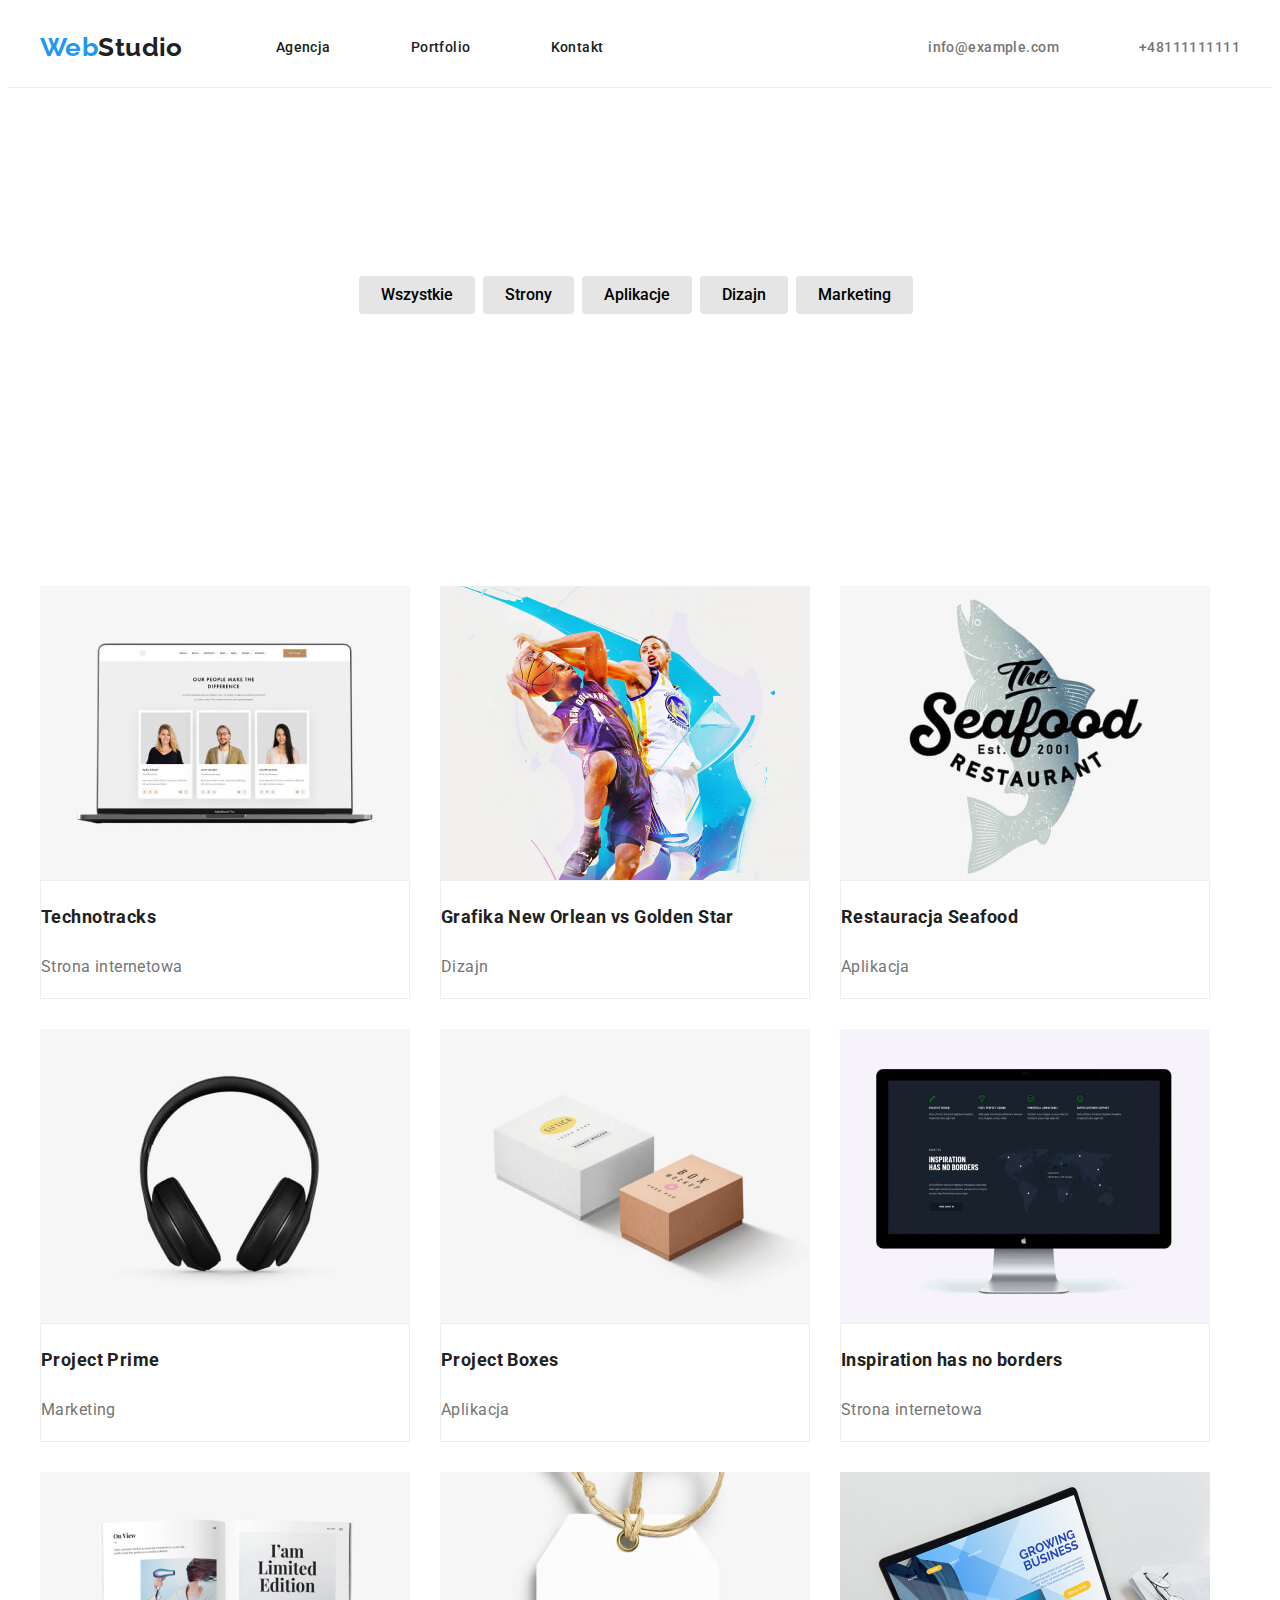
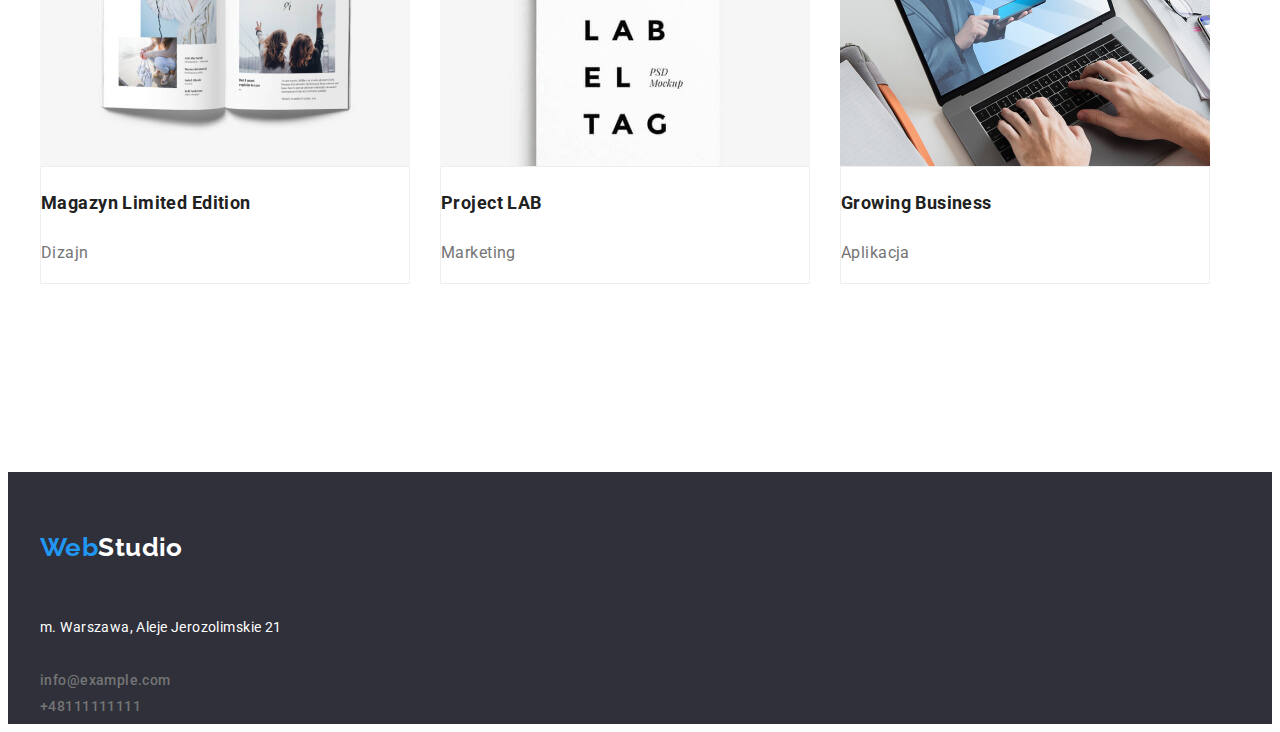
==== commit 54881111: "finallversion" ====
--- a/portfolio.html
+++ b/portfolio.html
@@ -65,7 +65,7 @@
     <main>
       <section class="section">
         <div class="container">
-          <ul class="list buttons-portfolio">
+          <ul class="buttons-portfolio">
             <li class="buttons-margin">
               <button type="button" class="button-portfolio">Wszystkie</button>
             </li>
--- a/css/styles.css
+++ b/css/styles.css
@@ -22,7 +22,6 @@
 body {
   font-family: "Roboto", sans-serif;
   color: var(--fifth-color);
-  /* background-color: var(--eighth-color); */
   letter-spacing: 0.03em;
   font-size: 14px;
 }
@@ -63,6 +62,8 @@
   border: none;
   cursor: pointer;
   font-family: inherit;
+  border-radius: 4px;
+  padding: 6px 22px;
 }
 
 .lorem {
@@ -330,6 +331,7 @@
   justify-content: center;
   padding-top: 94px;
   padding-bottom: 50px;
+  display: flex;
 }
 .buttons-margin {
   margin-right: 8px;
@@ -345,6 +347,10 @@
 .project-border {
   border: 1px solid var(--border-color);
 }
+.project {
+  display: flex;
+  flex-direction: column;
+}
 
 .section {
   padding-top: 94px;
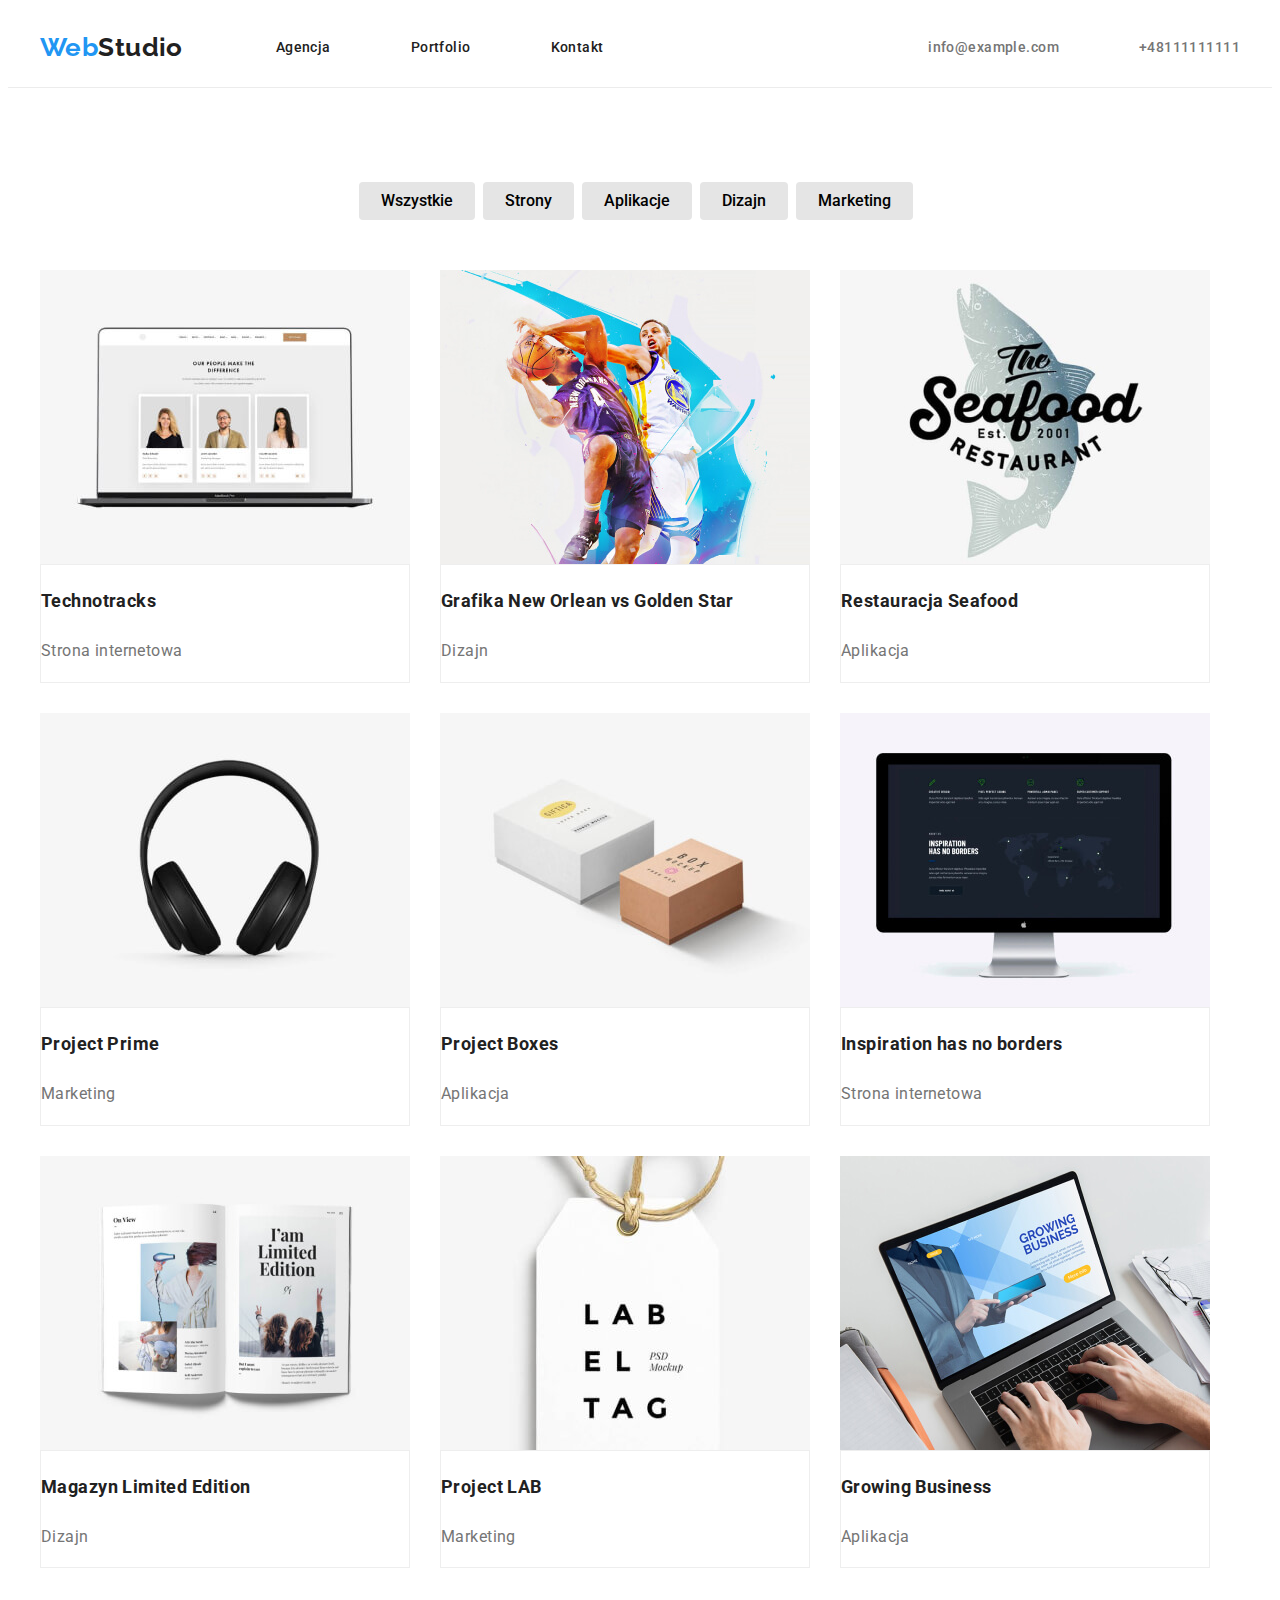
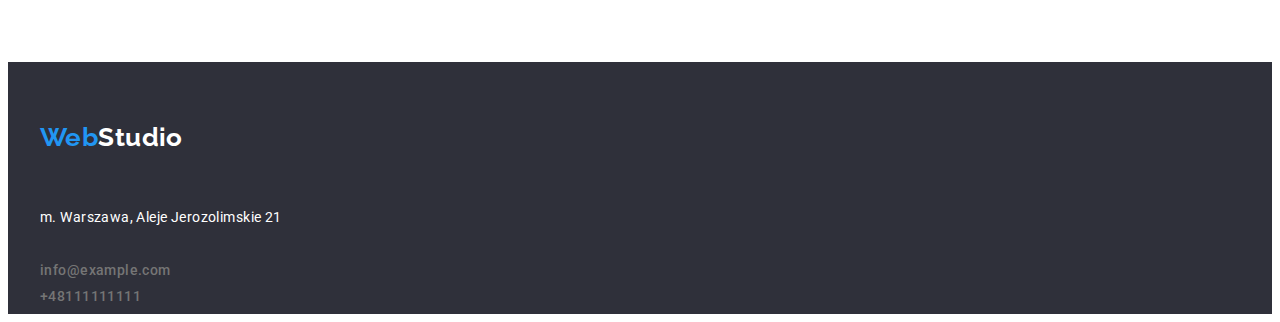
==== commit ddf6e7c8: "final ver" ====
--- a/portfolio.html
+++ b/portfolio.html
@@ -83,8 +83,6 @@
             </li>
           </ul>
         </div>
-      </section>
-      <section class="section">
         <div class="container">
           <ul class="list images-project">
             <li class="project">
--- a/css/styles.css
+++ b/css/styles.css
@@ -329,7 +329,6 @@
 }
 .buttons-portfolio {
   justify-content: center;
-  padding-top: 94px;
   padding-bottom: 50px;
   display: flex;
 }
@@ -341,8 +340,7 @@
 }
 .images-project {
   flex-wrap: wrap;
-  padding-top: 34px;
-  padding-bottom: 94px;
+  
 }
 .project-border {
   border: 1px solid var(--border-color);
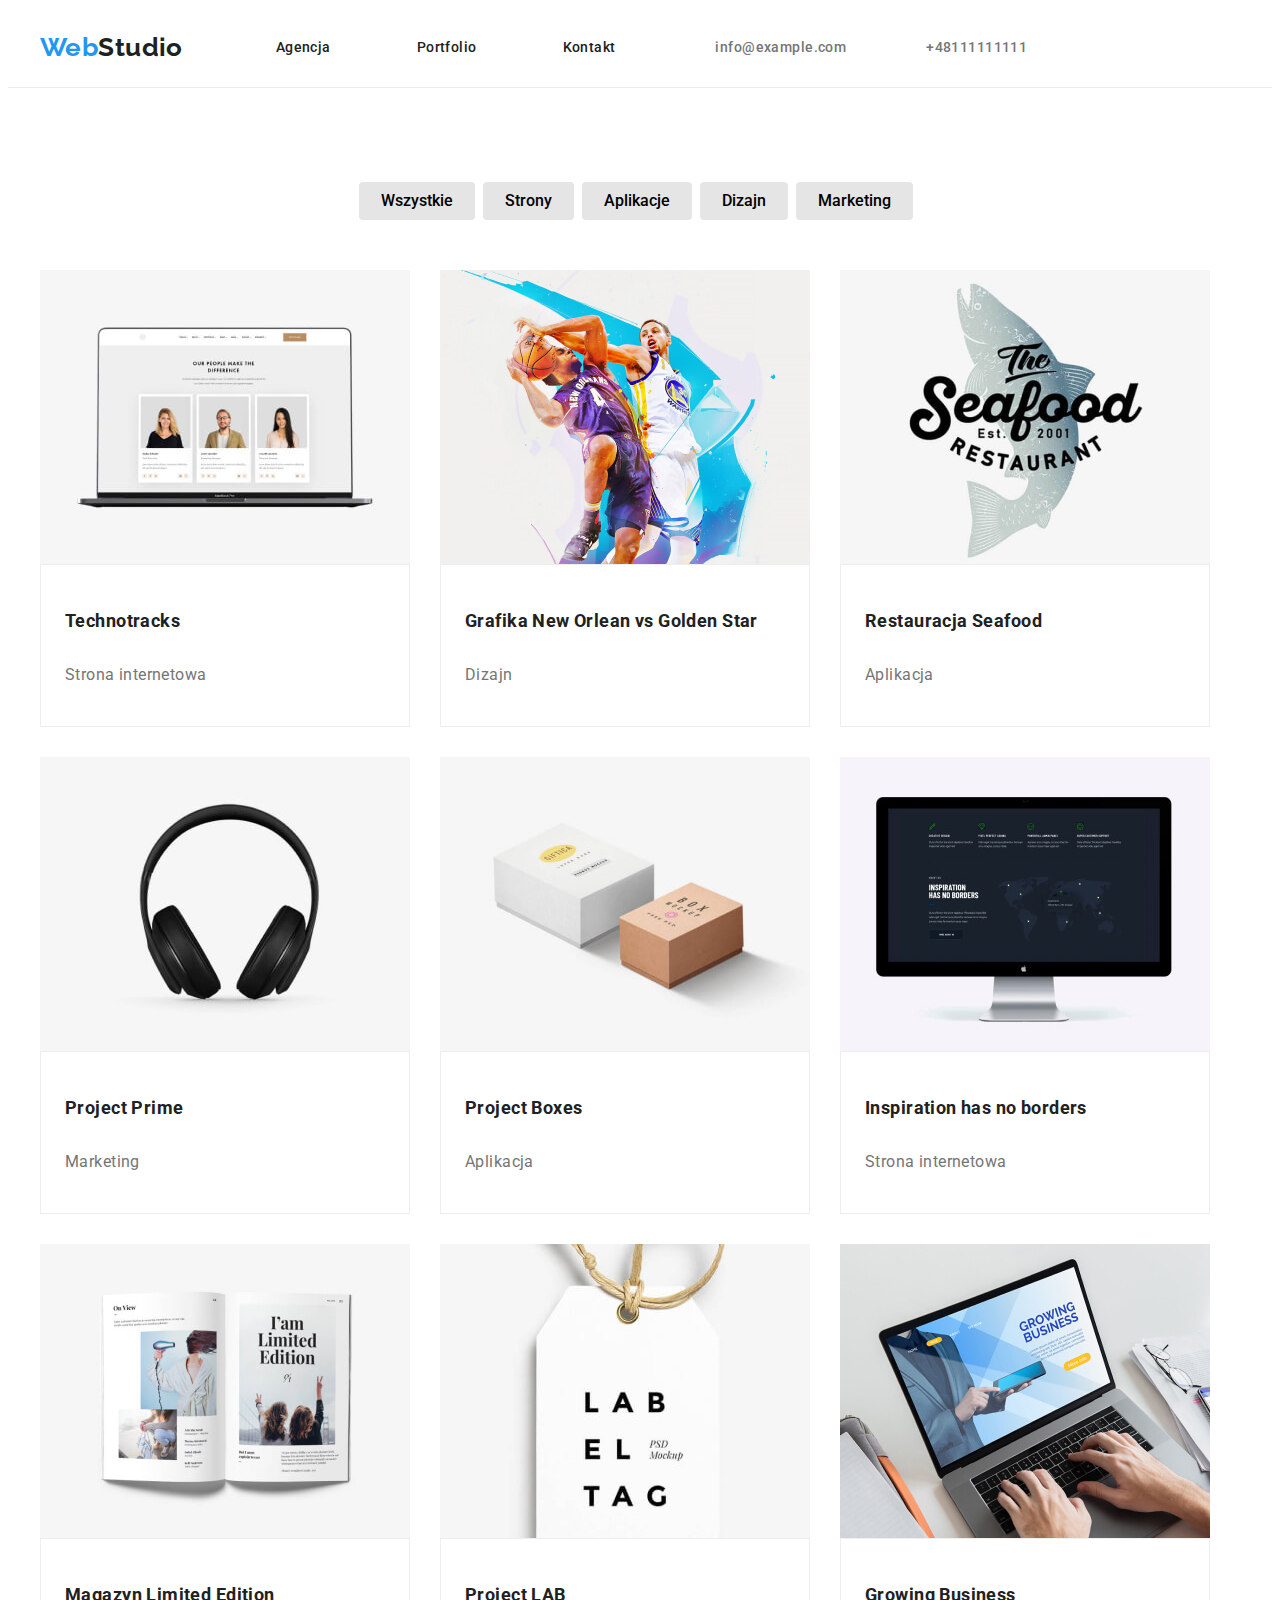
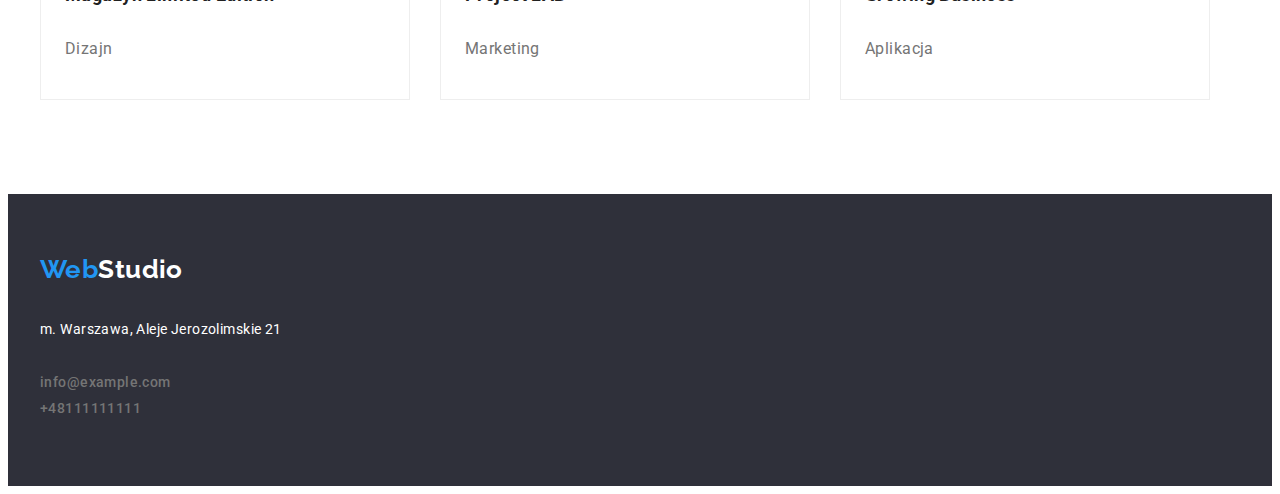
==== commit 5d643826: "finally" ====
--- a/portfolio.html
+++ b/portfolio.html
@@ -33,7 +33,7 @@
               ><span class="blue">Web</span>Studio</a
             >
           </div>
-          <ul class="list topline">
+          <ul class="header-nav-list topline">
             <li class="headermargin">
               <a class="infolist hoverblue" href="#">Agencja</a>
             </li>
@@ -45,7 +45,7 @@
             </li>
           </ul>
         </nav>
-        <ul class="list">
+        <ul class="header-contact-list">
           <li class="mailandtellist">
             <a
               class="infolist colorgrey hoverblue"
@@ -84,7 +84,7 @@
           </ul>
         </div>
         <div class="container">
-          <ul class="list images-project">
+          <ul class="portfolio-list">
             <li class="project">
               <img
                 src="images/technocracks.jpg"
@@ -201,7 +201,7 @@
       </section>
     </main>
 
-    <footer class="backround">
+    <footer class="footer">
       <div class="container">
         <div class="padding-logo-footer">
           <a class="logo-footer" href="index.html" class="studioname"
--- a/css/styles.css
+++ b/css/styles.css
@@ -25,8 +25,10 @@
   letter-spacing: 0.03em;
   font-size: 14px;
 }
-.backround {
+
+.footer {
   background: var(--seventh-color);
+  padding: 60px 0px;
 }
 
 .bigtext {
@@ -71,13 +73,13 @@
   font-size: 14px;
   line-height: 1.14;
   margin-bottom: 10px;
+  margin-top: 10px;
 }
 .headtwo {
   font-size: 36px;
   font-weight: 700;
   line-height: 1.17;
   text-align: center;
-  margin: 0;
   margin-bottom: 50px;
 }
 .descriptionlorem {
@@ -135,11 +137,9 @@
   font-weight: 700;
 }
 .padding-logo-footer {
-  padding-top: 60px;
   padding-bottom: 20px;
 }
 .padding-adress-footer {
-  padding-top: 20px;
   padding-bottom: 9px;
 }
 .padding-mail-footer {
@@ -164,9 +164,34 @@
 
 .list {
   display: flex;
-  margin-left: auto;
-  gap: 30px;
-}
+  gap: 30px;
+}
+.header-nav-list {
+  display: flex;
+  gap: 36px;
+}
+
+.header-contact-list {
+  display: flex;
+  gap: 30px;
+}
+
+.lorems-list {
+  display: flex;
+  gap: 30px;
+}
+
+.pictures-list {
+  display: flex;
+  gap: 30px;
+}
+
+.portfolio-list {
+  display: flex;
+  gap: 30px;
+  flex-wrap: wrap;
+}
+
 .contact {
   text-decoration: none;
   color: var(--third-color);
@@ -183,6 +208,7 @@
   font-weight: 700;
   font-size: 18px;
   line-height: 2;
+  padding-bottom: 4px;
 }
 .signdescription {
   color: var(--third-color);
@@ -279,19 +305,8 @@
 }
 .align-member {
   text-align: center;
-}
-
-/* .containter {
-  box-sizing: border-box;
-  padding: 0 15px;
-  width: 100%;
-  max-width: 1200px;
-  margin: 0 auto;
-  display: flex;
-} */
-/* .logo-box {
-  display: flex;
-} */
+  padding: 30px 0px;
+}
 
 .hero {
   padding-top: 200px;
@@ -303,8 +318,6 @@
   box-shadow: 0px 1px 3px rgba(0, 0, 0, 0.12), 0px 1px 1px rgba(0, 0, 0, 0.14),
     0px 2px 1px rgba(0, 0, 0, 0.2);
   border-radius: 0px 0px 4px 4px;
-
-  padding-bottom: 30px;
 }
 
 .hero-inner {
@@ -314,19 +327,6 @@
   text-align: center;
 }
 
-/* .picture-margin {
-  margin-right: 30px;
-} */
-
-/* .picture-margin::last-child {
-  margin-right: 0;
-} */
-.picture-headtwo-margin {
-  margin-right: 30px;
-}
-.picture-headtwo-margin:last-child {
-  margin-right: 0;
-}
 .buttons-portfolio {
   justify-content: center;
   padding-bottom: 50px;
@@ -338,12 +338,10 @@
 .buttons-margin::last-child {
   margin-right: 0;
 }
-.images-project {
-  flex-wrap: wrap;
-  
-}
+
 .project-border {
   border: 1px solid var(--border-color);
+  padding: 20px 24px;
 }
 .project {
   display: flex;
@@ -359,11 +357,6 @@
   border-bottom: 1px solid var(--headerborder-color);
 }
 
-/* Dzięki temu mam w poziomie nazwy */
-/* .list li {
-  display: inline;
-} */
-
 .team {
   background: var(--sixth-color);
 }
